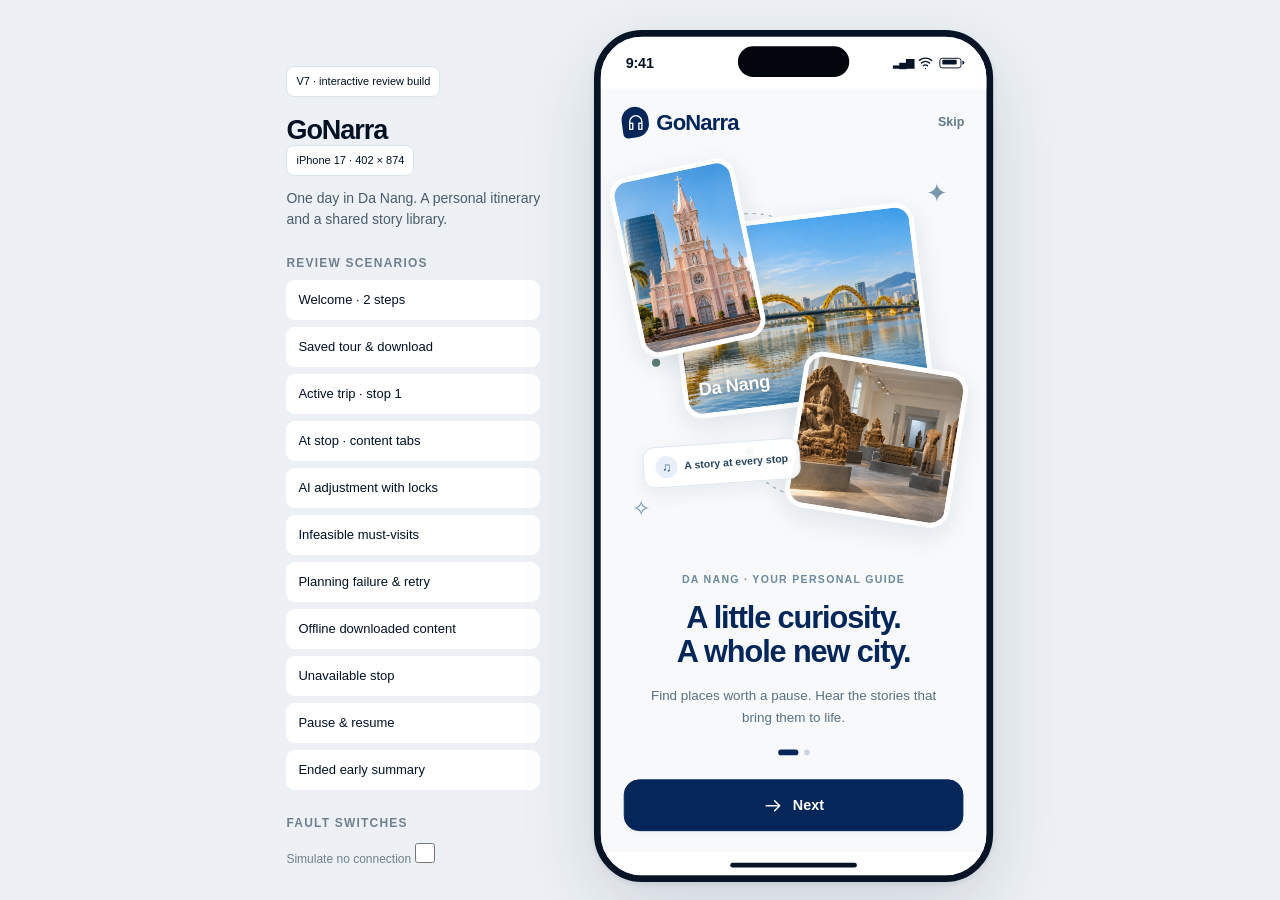
==== prototype/index.html @ 9caeb81d "feat: build complete GoNarra V7 prototype" ====
<!doctype html>
<html lang="en">
<head>
  <meta charset="utf-8">
  <meta name="viewport" content="width=device-width,initial-scale=1,viewport-fit=cover">
  <meta name="theme-color" content="#075ddd">
  <meta name="description" content="GoNarra V7 — interactive travel planning and audio guide prototype.">
  <title>GoNarra · Your day, your discoveries</title>
  <link rel="stylesheet" href="styles.css">
  <link rel="stylesheet" href="theme.css">
</head>
<body>
  <div id="app"></div>
  <noscript>This interactive prototype needs JavaScript. See the documentation in the parent folder.</noscript>
  <script src="data.js"></script>
  <script src="core.js"></script>
  <script src="visuals.js"></script>
  <script src="app.js"></script>
</body>
</html>
---- prototype/styles.css ----
:root{--blue:#075ddd;--navy:#102b46;--muted:#536479;--teal:#087b65;--canvas:#f7f9fc;--line:#dce5ef;--soft:#edf4fc;--mint:#e4f5ef;--warn:#fff5df;--warning:#875009;--danger:#b52640;--red:#fff0f2;--white:#fff;font-family:-apple-system,BlinkMacSystemFont,"Segoe UI",sans-serif;color:var(--navy);font-size:16px;line-height:1.5;font-synthesis:none}*{box-sizing:border-box}body{margin:0;background:#e8eef5}button,input,select,textarea{font:inherit}button,a,input,select,textarea{-webkit-tap-highlight-color:transparent}button{cursor:pointer}button:disabled{cursor:not-allowed;opacity:.5}button{border:0}a{color:var(--blue);text-underline-offset:3px}button:focus-visible,a:focus-visible,input:focus-visible,textarea:focus-visible,select:focus-visible{outline:3px solid #f3a52e;outline-offset:3px}svg{width:24px;height:24px;flex:none;vertical-align:middle;fill:none;stroke:currentColor;stroke-width:1.8;stroke-linecap:round;stroke-linejoin:round}h1,h2,h3,p{margin:0}h1{font-size:30px;line-height:1.16;letter-spacing:-1.1px;font-weight:800}h2{font-size:22px;line-height:1.25;letter-spacing:-.5px}h3{font-size:17px;line-height:1.4}p+p{margin-top:14px}img{display:block;width:100%;object-fit:cover}.workspace{display:flex;gap:48px;justify-content:center;align-items:flex-start;padding:36px 28px;min-height:100dvh}.review-panel{width:260px;position:sticky;top:36px;padding-top:12px}.review-panel h1{font-size:27px}.review-panel>p{font-size:14px;color:var(--muted);margin:12px 0 24px}.review-panel label{font-size:12px;text-transform:uppercase;font-weight:800;letter-spacing:1.2px;display:block;margin:24px 0 8px}.review-panel .scenario-grid{display:grid;gap:7px}.review-panel button{min-height:40px;text-align:left;border-radius:9px;padding:9px 12px;background:#fff;color:var(--navy);font-size:13px}.review-panel button:hover{box-shadow:0 0 0 1px var(--blue)}.review-panel a{display:block;font-size:13px;padding:7px 0}.review-note{background:#dce7f4;border-radius:12px;padding:14px;font-size:12px;color:var(--muted);margin-top:20px}.device{width:414px;height:min(900px,calc(100dvh - 72px));min-height:640px;display:flex;flex-direction:column;position:relative;background:var(--canvas);border:7px solid #10263b;border-radius:36px;box-shadow:0 24px 70px #12314b24;overflow:hidden}.demo-bar{background:#eaf2fc;color:#3a5775;font-size:10px;letter-spacing:.25px;min-height:30px;display:flex;align-items:center;justify-content:center;gap:4px;padding:4px 8px;text-align:center;flex:none;border-bottom:1px solid var(--line)}.demo-bar button{color:#365777;background:none;font-size:10px;text-decoration:underline;min-width:44px;min-height:24px;padding:0}.topbar{min-height:67px;background:#fff;display:flex;align-items:center;gap:10px;padding:10px 16px;flex:none}.topbar .title{font-size:16px;font-weight:750;flex:1;line-height:1.3}.topbar .brand{display:flex;align-items:center;gap:8px;font-size:26px;letter-spacing:-1px;font-weight:850;flex:1}.brand-mark{display:inline-flex;align-items:center;justify-content:center;background:var(--blue);color:white;width:36px;height:40px;border-radius:20px 20px 20px 6px;transform:rotate(-8deg)}.brand-mark svg{width:22px;transform:rotate(8deg)}.icon-btn{background:none;color:var(--navy);min-width:44px;min-height:44px;display:inline-flex;align-items:center;justify-content:center;border-radius:10px}.topbar .text-btn{font-size:13px;padding:8px;min-height:44px}.scroll{overflow:auto;flex:1;min-height:0;overscroll-behavior:contain;scrollbar-width:thin}.page{padding:22px 20px 30px;display:flex;flex-direction:column;gap:20px}.page.compact{gap:16px}.hero{display:flex;flex-direction:column;gap:10px}.hero .sub{font-size:16px;line-height:1.5;color:var(--muted)}.eyebrow{font-size:10px;font-weight:850;letter-spacing:2px;text-transform:uppercase;color:var(--teal)}.muted{color:var(--muted)}.small{font-size:13px}.tiny{font-size:11px}.section-head{display:flex;align-items:center;justify-content:space-between;gap:10px}.section-head .text-btn{font-size:13px}.card{padding:18px;background:#fff;border:1px solid var(--line);border-radius:20px;display:flex;flex-direction:column;gap:14px}.card.tint{background:var(--soft);border-color:transparent}.card.green{background:#edf7f3;border-color:#bddfd1}.card h2{font-size:20px}.card p{font-size:14px}.row{display:flex;align-items:center;gap:12px}.row.between{justify-content:space-between}.grow{flex:1;min-width:0}.stack{display:flex;flex-direction:column;gap:10px}.stack.tight{gap:4px}.button{min-height:50px;padding:12px 18px;border-radius:15px;display:inline-flex;align-items:center;justify-content:center;gap:10px;font-weight:750;font-size:15px;text-align:center;text-decoration:none;line-height:1.35;background:var(--blue);color:#fff;border:1px solid var(--blue);width:100%}.button.secondary{background:var(--soft);color:var(--blue);border-color:#cbddf3}.button.outline{background:#fff;color:var(--blue);border-color:var(--blue)}.button.danger{background:var(--red);color:var(--danger);border-color:#efb5c1}.button svg{width:21px;height:21px}.button.small{min-height:44px;padding:10px 14px;font-size:13px;border-radius:12px}.text-btn{background:none;color:var(--blue);font-weight:700;min-height:44px;padding:8px 4px;display:inline-flex;gap:7px;align-items:center;justify-content:center;text-decoration:none;border-radius:8px}.text-btn.danger{color:var(--danger)}.two{display:grid;grid-template-columns:1fr 1fr;gap:10px}.three{display:grid;grid-template-columns:repeat(3,1fr);gap:8px}.badge{display:inline-flex;align-items:center;gap:5px;align-self:flex-start;border-radius:9px;background:var(--mint);color:var(--teal);font-size:12px;font-weight:750;padding:6px 9px}.badge.blue{background:var(--soft);color:var(--blue)}.badge.warn{background:var(--warn);color:var(--warning)}.badge.neutral{background:#eaf0f6;color:var(--muted)}.badge.full{width:100%}.notice{display:flex;align-items:flex-start;gap:10px;padding:14px;border-radius:15px;background:#e8f2ff;color:#2f577e;font-size:13px;line-height:1.6}.notice svg{width:19px;height:19px;margin-top:2px}.notice.warning{background:var(--warn);color:var(--warning)}.notice.error{background:var(--red);color:var(--danger)}.notice.success{background:var(--mint);color:var(--teal)}.picture{height:152px;border-radius:15px}.cover{height:200px}.cover-bleed{width:100%;height:220px}.tour-card{border:1px solid var(--line);border-radius:20px;overflow:hidden;background:#fff;text-align:left;padding:0;display:block;color:var(--navy);width:100%}.tour-card .cover{height:158px}.tour-card .body{padding:16px;display:flex;flex-direction:column;gap:8px}.tour-card h2{font-size:20px}.place-row{display:flex;align-items:center;gap:13px;padding:14px;background:white;border:1px solid var(--line);border-radius:18px;text-align:left;width:100%;color:var(--navy);min-height:90px;text-decoration:none}.place-row img{width:66px;height:74px;border-radius:12px}.place-row h3{font-size:16px}.place-row p{font-size:13px;color:var(--muted);margin:2px 0}.place-row>.grow+svg{width:19px}.circle{width:40px;height:40px;flex:none;border-radius:50%;background:var(--soft);color:var(--blue);display:flex;align-items:center;justify-content:center;font-weight:750}.circle.number{width:30px;height:30px;color:white;background:var(--blue);font-size:13px}.circle.green{background:var(--mint);color:var(--teal)}.circle.gray{background:#edf1f6;color:var(--muted)}.divider{border:0;border-top:1px solid var(--line);margin:2px 0}.footer{background:white;padding:12px 20px max(14px,env(safe-area-inset-bottom));border-top:1px solid var(--line);display:flex;flex-direction:column;gap:5px;flex:none;z-index:2}.footer .two{gap:10px}.footer .text-btn{min-height:42px;font-size:14px}.bottom-nav{display:grid;grid-template-columns:repeat(4,1fr);background:#fff;border-top:1px solid var(--line);padding:7px 8px max(10px,env(safe-area-inset-bottom));flex:none}.bottom-nav button{min-height:58px;display:flex;align-items:center;justify-content:center;flex-direction:column;gap:3px;background:white;color:var(--muted);font-size:11px}.bottom-nav button.active{color:var(--blue);font-weight:800}.bottom-nav svg{width:22px;height:22px}.segmented{padding:4px;background:#e8eff7;display:flex;border-radius:14px;gap:3px}.segmented button{flex:1;min-height:44px;padding:8px 5px;border-radius:10px;background:none;color:var(--muted);font-size:13px;font-weight:700}.segmented button.active{background:#fff;color:var(--blue);box-shadow:0 2px 5px #142b4610}.form-field{display:flex;flex-direction:column;gap:7px}.form-field>label,.form-field>legend{font-size:13px;font-weight:750}.form-field .hint{font-size:12px;color:var(--muted)}input:not([type=checkbox]):not([type=radio]):not([type=range]),select,textarea{width:100%;min-height:48px;border-radius:12px;padding:11px 12px;border:1px solid #aebfd2;background:white;color:var(--navy);font-size:15px}textarea{min-height:110px;resize:vertical}.search-box{display:flex;align-items:center;gap:8px;background:white;border:1px solid #adbed1;border-radius:14px;padding:3px 6px 3px 12px}.search-box>svg{color:var(--blue);width:21px}.search-box input:not([type=checkbox]){border:0;min-width:0;padding:9px 0;background:none;outline-offset:0}.search-box .icon-btn{color:var(--blue)}fieldset{margin:0;padding:0;border:0}legend{margin-bottom:9px}input[type=checkbox],input[type=radio]{width:20px;height:20px;accent-color:var(--blue);flex:none}.choice{display:flex;gap:10px;align-items:center;min-height:52px;padding:12px 14px;border-radius:13px;background:white;border:1px solid var(--line);font-size:14px}.choice:has(input:checked){background:var(--soft);border-color:var(--blue)}.chip-set{display:flex;gap:8px;flex-wrap:wrap}.chip{min-height:44px;padding:9px 13px;border-radius:12px;border:1px solid var(--line);background:#fff;color:var(--navy);font-size:13px;display:inline-flex;align-items:center;justify-content:center;gap:7px}.chip.active{border-color:var(--blue);background:var(--soft);color:var(--blue);font-weight:750}.chip svg{width:16px}.step-label{display:flex;justify-content:space-between;color:var(--muted);font-size:12px;margin-bottom:0}.steps{height:4px;background:#dce5ef;border-radius:3px;margin-top:6px;overflow:hidden}.steps span{height:100%;display:block;background:var(--blue)}.timeline{display:flex;flex-direction:column;gap:0}.timeline-item{display:flex;gap:12px;position:relative;padding:0 0 20px}.timeline-item:not(:last-child):before{content:"";position:absolute;top:32px;left:14px;width:1px;height:calc(100% - 30px);background:#cbd9e8}.timeline-item>.grow{padding-top:1px}.timeline-item h3{font-size:16px}.timeline-item p{font-size:13px;color:var(--muted);margin:3px 0}.transfer{font-size:12px;color:var(--muted);display:flex;align-items:center;gap:5px;margin-top:8px}.transfer svg{width:15px;height:15px}.timeline-item img{width:48px;height:54px;border-radius:9px}.timeline-item:last-child{padding-bottom:0}.stat{background:var(--soft);padding:15px;border-radius:16px;display:flex;flex-direction:column;gap:4px;font-size:12px;color:var(--muted)}.stat strong{font-size:21px;color:var(--navy);letter-spacing:-.5px}.map{position:relative;border-radius:17px;overflow:hidden;background:#edf2ed;height:180px}.map svg.map-art{width:100%;height:100%;stroke:none}.map .map-caption{position:absolute;bottom:8px;left:8px;font-size:10px;background:#ffffffed;padding:3px 7px;border-radius:5px;color:var(--muted)}.map-label{font-size:11px;fill:#3d647e;font-weight:650}.map-pin{fill:var(--blue);stroke:white;stroke-width:3}.map-pin-text{fill:white;font-size:11px;font-weight:800;stroke:none;text-anchor:middle}.map-route{stroke:var(--blue);stroke-width:4;fill:none;stroke-linejoin:round}.map-water{fill:#a8d8ec}.map-street{stroke:#fff;stroke-width:12;fill:none}.player{gap:14px}.player .player-label{font-size:10px;font-weight:850;letter-spacing:1.5px;color:var(--teal)}.player h2{font-size:22px}.audio-controls{display:flex;align-items:center;justify-content:space-between;gap:12px}.play-button{width:66px;height:66px;border-radius:50%;color:#fff;background:var(--blue);display:flex;align-items:center;justify-content:center}.play-button svg{width:25px;height:25px}.player input[type=range]{accent-color:var(--blue);width:100%;height:24px;margin:0;display:block}.timecodes{display:flex;justify-content:space-between;font-size:12px;color:var(--muted)}.audio-tip{font-size:11px;color:var(--muted);line-height:1.6}.transcript p{font-size:15px;line-height:1.8}.source-list{display:flex;flex-direction:column;gap:7px;font-size:12px}.source-list a{display:inline-flex;gap:5px;align-items:center;min-height:32px}.source-list svg{width:14px;height:14px}.question{display:block;width:100%;min-height:44px;padding:12px;text-align:left;background:#fff;border:1px solid var(--line);border-radius:12px;color:var(--blue);font-size:13px}.bubble{font-size:14px;line-height:1.7;background:white;border:1px solid var(--line);border-radius:15px;padding:14px}.bubble.user{background:var(--soft);border:0;margin-left:28px}.bubble h3{font-size:13px;margin-bottom:7px}.edit-stop{padding:14px;border:1px solid var(--line);border-radius:16px;background:#fff;display:flex;flex-direction:column;gap:10px}.edit-stop img{width:49px;height:56px;border-radius:9px}.edit-stop .row{gap:10px}.edit-stop select{min-height:44px;padding:8px;font-size:13px}.edit-controls{display:flex;gap:5px;align-items:center;flex-wrap:wrap}.edit-controls button{background:var(--soft);color:var(--blue);min-height:44px;min-width:44px;border-radius:10px;display:flex;align-items:center;justify-content:center;padding:8px}.edit-controls button.remove{margin-left:auto;color:var(--danger);background:var(--red)}.edit-controls label{display:flex;align-items:center;min-height:44px;gap:5px;font-size:12px}.toast{position:absolute;bottom:90px;left:16px;right:16px;background:#102b46;color:white;padding:13px 15px;border-radius:12px;box-shadow:0 6px 30px #102b4630;font-size:13px;z-index:15;display:flex;align-items:center;gap:8px}.toast .text-btn{color:white;text-decoration:underline;margin-left:auto;padding:0;min-height:30px}.modal-backdrop{position:absolute;inset:0;background:#0a223c70;display:flex;align-items:flex-end;z-index:30;overflow:auto}.modal{background:#fff;width:100%;padding:22px 20px max(24px,env(safe-area-inset-bottom));border-radius:23px 23px 0 0;display:flex;flex-direction:column;gap:16px;max-height:92%;overflow:auto;box-shadow:0 -10px 30px #102b4620}.modal h2{font-size:23px}.modal p{font-size:14px;color:var(--muted)}.modal .choice{font-size:13px}.empty{text-align:center;display:flex;flex-direction:column;align-items:center;gap:13px;padding:20px 0}.empty .circle{width:64px;height:64px}.empty p{color:var(--muted);font-size:14px}.loading-orb{height:100px;width:100px;border-radius:50%;background:#e5efff;color:var(--blue);display:flex;justify-content:center;align-items:center;margin:20px auto}.loading-orb svg{width:42px;height:42px;animation:float 1.5s ease-in-out infinite}.loading-stage{display:flex;gap:12px;align-items:center;font-size:14px}.loading-stage p{font-size:12px;color:var(--muted);margin:3px 0}.loading-stage+.loading-stage{margin-top:18px}.spinner{width:18px;height:18px;border:2px solid #cbdcf7;border-top-color:var(--blue);border-radius:50%;animation:spin 1s linear infinite}.fine-print{font-size:11px;color:var(--muted);line-height:1.65}.success-icon{width:64px;height:64px;border-radius:50%;background:var(--mint);color:var(--teal);display:flex;align-items:center;justify-content:center}.success-icon svg{height:32px;width:32px}.scroll-top-focus{outline:none}.language-menu{font-size:13px}.sticky-summary{font-size:12px;display:flex;justify-content:space-between;align-items:center;gap:7px;margin-bottom:5px}.diff-list{font-size:14px;padding-left:19px;margin:0;display:flex;flex-direction:column;gap:8px}.reference-anchor{scroll-margin-top:12px}.switch{display:flex;justify-content:space-between;align-items:center;gap:12px;min-height:44px}.toolbar-badge{font-size:11px;background:#fff;border:1px solid var(--line);padding:6px 9px;border-radius:8px;display:inline-flex;gap:6px;align-items:center}.offline-indicator{background:#fff1da;color:#865109;padding:5px 12px;font-size:11px;display:flex;align-items:center;gap:6px;flex:none}.offline-indicator svg{width:14px;height:14px}.readmore{font-size:13px}.inline-error{color:var(--danger);font-size:13px}.live-region{position:absolute;clip:rect(0,0,0,0);width:1px;height:1px;overflow:hidden}.doc-callout{padding:12px;border-radius:12px;background:#edf3fa;color:var(--muted);font-size:12px}.bookmark.active{color:var(--blue);background:var(--soft)}@keyframes spin{to{transform:rotate(360deg)}}@keyframes float{50%{transform:translateY(-6px)}}@media(prefers-reduced-motion:reduce){*,*:before,*:after{animation:none!important;scroll-behavior:auto!important}}@media(max-width:800px){.workspace{padding:0;display:block;background:var(--canvas);min-height:100dvh}.review-panel{display:none}.device{border:0;border-radius:0;width:100%;height:100dvh;min-height:0;box-shadow:none;margin:auto;max-width:600px}.page{padding:22px 20px 26px}.demo-bar{min-height:28px}.topbar{min-height:62px}.cover-bleed{height:215px}}@media(max-width:359px){.page{padding-left:16px;padding-right:16px;gap:17px}h1{font-size:27px}.footer{padding-left:16px;padding-right:16px}.button{font-size:14px;padding:12px}.topbar{padding-left:10px;padding-right:10px}.place-row{padding:11px;gap:10px}.place-row img{width:54px;height:64px}.three{gap:5px}.segmented button{font-size:12px}}
:root .search-box input{border:0!important;background:transparent!important;border-radius:0!important;min-height:46px!important;box-shadow:none!important;outline-offset:1px!important}
---- prototype/theme.css ----
/* GoNarra V7 visual layer. Load after styles.css. Local fonts and assets only. */
:root {
  --blue: #052659;
  --accent: #2d6aff;
  --navy: #021024;
  --muted: #4a5c6a;
  --canvas: #f7f9fb;
  --soft: #edf4fa;
  --line: #d9e3eb;
  --teal: #356f68;
  --map-shadow: 0 6px 24px #142c4312;
  font-family: -apple-system, BlinkMacSystemFont, "Segoe UI", sans-serif;
  color: var(--navy);
  -webkit-font-smoothing: antialiased;
}
body { background: #edf1f5; }
h1, h2, h3, button, input, select, textarea { font-family: inherit; }
h1 { font-size: 30px; line-height: 1.14; letter-spacing: -1.05px; font-weight: 750; }
h2 { font-size: 22px; line-height: 1.24; letter-spacing: -.6px; font-weight: 730; }
h3 { letter-spacing: -.2px; font-weight: 700; }
button, a { touch-action: manipulation; }
button, [role="button"] { min-height: 44px; }
.device {
  width: 416px;
  height: 888px;
  min-height: 0;
  flex: none;
  border: 7px solid #061426;
  border-radius: 50px;
  background: var(--canvas);
  box-shadow: 0 28px 80px #182e4224, 0 2px 7px #1023391a;
}
.device > .scroll { position: relative; }
.workspace { gap: 48px; padding-top: 30px; padding-bottom: 30px; }
.review-panel { color: var(--navy); }
.review-panel label { color: #71808d; }
.review-note { background: #e1eaf2; border: 1px solid #d6e1ea; }
.demo-bar { min-height: 28px; background: #eef3f8; color: #536777; font-size: 11px; line-height: 1.25; }
.demo-bar button { min-height: 24px; font-size: 11px; }
.iphone-status {
  position: relative;
  height: 54px;
  min-height: 54px;
  flex: none;
  display: flex;
  align-items: center;
  justify-content: space-between;
  padding: 0 26px;
  font-size: 15px;
  font-weight: 700;
  line-height: 1;
  letter-spacing: -.2px;
  background: #fff;
  color: #071426;
  z-index: 5;
}
.iphone-status .island, .iphone-island, .dynamic-island {
  position: absolute;
  top: 10px;
  left: 50%;
  width: 116px;
  height: 32px;
  transform: translateX(-50%);
  border-radius: 24px;
  background: #03070d;
}
.iphone-status .status-icons, .iphone-status .status-right { display: flex; align-items: center; gap: 5px; }
.iphone-status svg { width: 17px; height: 17px; stroke-width: 2; }
.iphone-home { height: 24px; min-height: 24px; flex: none; position: relative; background: #fff; z-index: 5; }
.iphone-home::after { content: ""; position: absolute; width: 132px; height: 5px; background: #071426; border-radius: 4px; left: 50%; bottom: 8px; transform: translateX(-50%); }
.topbar { min-height: 60px; padding: 8px 17px; gap: 8px; border-bottom: 1px solid #e9eef2; }
.topbar .title { font-size: 16px; letter-spacing: -.15px; font-weight: 700; }
.topbar .brand, .brand-row .brand { font-size: 25px; font-weight: 760; letter-spacing: -.9px; }
.brand-mark { width: 31px; height: 35px; border-radius: 17px 17px 17px 6px; background: var(--blue); }
.brand-mark svg { width: 19px; height: 19px; }
.icon-btn { border-radius: 13px; color: var(--blue); }
.icon-btn:hover { background: #05265908; }
.button { border-radius: 16px; min-height: 52px; font-size: 15px; font-weight: 700; box-shadow: 0 3px 7px #05265908; }
.button.secondary { background: #edf3fb; border-color: #dfe8f3; color: var(--blue); box-shadow: none; }
.button.outline { border-color: #c2d1df; color: var(--blue); box-shadow: none; }
.button:active, .home-primary:active, .home-secondary:active { transform: translateY(1px); }
.card { border-radius: 21px; border-color: #e0e7ed; }
.card.tint { background: var(--soft); }
.eyebrow, .player .player-label { font-size: 11px; letter-spacing: 1.6px; font-weight: 750; color: #557b8a; }
.small { font-size: 13px; }
.tiny, .fine-print, .audio-tip { font-size: 11px; line-height: 1.55; }
.page { padding: 22px 20px 28px; gap: 20px; }
.page .hero .sub { font-size: 15px; }
.badge { border-radius: 8px; font-size: 11px; padding: 5px 8px; }
.badge.blue { color: #285484; background: #e8f0f9; }
.badge.neutral { background: #edf2f6; color: #516574; }
.notice { border-radius: 15px; font-size: 13px; background: #ebf3fc; color: #355675; }
.search-box { border: 1px solid #d8e1e9; border-radius: 16px; background: #fff; box-shadow: 0 4px 16px #17345008; }
.search-box svg { color: #587282; width: 20px; height: 20px; }
input:not([type=checkbox]):not([type=radio]):not([type=range]), select, textarea { border-color: #ccd8e1; border-radius: 14px; background: #fff; }
.choice { border-radius: 15px; border-color: #dce5ec; }
.choice:has(input:checked) { background: #eef4fc; border-color: #7996b7; }
.chip { border-radius: 12px; font-size: 13px; }
.chip.active { border-color: #8aa7c5; background: #eaf2fb; }
.steps { background: #e1e8ef; }
.steps span { background: #2f68a7; }
.footer { padding: 12px 20px 14px; border-color: #e4eaf0; }
.bottom-nav { padding: 5px 10px 3px; border-color: #e3eaf0; }
.bottom-nav button { font-size: 11px; min-height: 56px; gap: 4px; background: transparent; }
.bottom-nav svg { width: 22px; height: 22px; stroke-width: 1.65; }
.bottom-nav button.active { color: var(--blue); }
.bottom-nav button.active svg { stroke-width: 2.2; }
.segmented { background: #eaf0f5; padding: 4px; border-radius: 14px; gap: 4px; }
.segmented button { border-radius: 11px; font-size: 13px; min-height: 44px; }
.segmented button.active { color: var(--blue); box-shadow: 0 2px 6px #233b4e0a; }
.cover-bleed { height: 245px; object-fit: cover; }
.detail-hero, .detailhero { position: relative; }
.detail-hero .cover-bleed, .detailhero .cover-bleed { height: 260px; }
.detail-hero::after, .detailhero::after { content: ""; pointer-events: none; position: absolute; inset: 60% 0 0; background: linear-gradient(transparent,#02102423); }
.place-row { border-radius: 18px; border-color: #e0e7ed; }
.source-list a { min-height: 44px; }
.question { border-radius: 14px; font-size: 13px; }
.modal { border-radius: 29px 29px 0 0; }
.modal-backdrop { background: #061a354d; backdrop-filter: blur(3px); }
.toast { background: #0b284c; border-radius: 14px; }

/* Original vector map; every control is above the decorative SVG. */
.geo-map { position: relative; width: 100%; height: 100%; min-height: 220px; overflow: hidden; isolation: isolate; background: #edf0ed; color: var(--navy); }
.geo-map-svg { display: block; position: absolute; inset: 0; width: 100%; height: 100%; max-width: none; fill: none; stroke: none; pointer-events: none; }
.geo-map-svg text { stroke: none; font-family: inherit; }
.geo-map-pins { position: absolute; inset: 0; pointer-events: none; }
.geo-pin { position: absolute; z-index: 2; width: 60px; min-width: 44px; min-height: 68px; padding: 0; transform: translate(-50%,-70%); border: 0; background: transparent; color: var(--navy); pointer-events: auto; display: flex; flex-direction: column; align-items: center; justify-content: flex-start; overflow: visible; cursor: pointer; }
.geo-pin-photo { position: relative; display: block; width: 48px; height: 48px; padding: 3px; border-radius: 17px; background: white; box-shadow: 0 3px 12px #172b4033; transition: transform .18s ease, box-shadow .18s ease; }
.geo-pin-photo::after { content: ""; width: 9px; height: 9px; position: absolute; bottom: -3px; left: calc(50% - 4.5px); transform: rotate(45deg); background: white; border-radius: 1px; z-index: -1; }
.geo-pin-photo img { width: 100%; height: 100%; border-radius: 13px; object-fit: cover; }
.geo-pin-number { position: absolute; z-index: 3; top: -6px; right: 0; display: flex; align-items: center; justify-content: center; width: 21px; height: 21px; min-height: 0; border: 2px solid white; border-radius: 50%; color: white; background: #285d96; font-size: 11px; font-weight: 750; line-height: 1; }
.geo-pin-name { display: block; margin-top: 7px; padding: 3px 6px; border-radius: 6px; max-width: 124px; width: max-content; color: #193246; background: #ffffffeb; font-size: 11px; font-weight: 650; line-height: 1.25; box-shadow: 0 1px 4px #1a344412; white-space: nowrap; }
.geo-pin.is-selected { z-index: 5; }
.geo-pin.is-selected .geo-pin-photo { transform: scale(1.12); background: var(--blue); box-shadow: 0 0 0 5px #ffffffc9, 0 5px 18px #05265935; }
.geo-pin.is-selected .geo-pin-photo::after { background: var(--blue); }
.geo-pin.is-selected .geo-pin-name { background: var(--blue); color: white; }
.geo-pin.is-selected .geo-pin-number { background: var(--accent); }
.geo-pin:hover .geo-pin-photo { box-shadow: 0 4px 18px #1638534a; }
.geo-map-caption { position: absolute; z-index: 1; left: 9px; bottom: 9px; max-width: calc(100% - 18px); padding: 4px 7px; border: 1px solid #d9e2e773; border-radius: 5px; color: #526772; background: #ffffffde; font-size: 11px; line-height: 1.25; pointer-events: none; }
.geo-map-step-list { position: absolute; left: 14px; bottom: 35px; display: flex; flex-direction: column; gap: 6px; pointer-events: none; }
.geo-map-step { display: flex; gap: 7px; align-items: center; border-radius: 9px; background: #fffffff2; padding: 6px 9px; box-shadow: 0 2px 10px #102f4510; font-size: 11px; color: #24445d; }
.geo-map-step b { display: grid; place-items: center; width: 17px; height: 17px; border-radius: 50%; font-size: 11px; color: white; background: #3f6f9f; }
.map-surface { position: absolute; inset: 0; overflow: hidden; }
.map-surface .geo-map { position: absolute; inset: 0; min-height: 0; height: 100%; }
.map-status-pill { display: flex; align-items: center; justify-content: center; gap: 6px; background: #ffffffed; color: #536978; border: 1px solid #d8e1e9; border-radius: 20px; padding: 7px 11px; width: max-content; max-width: calc(100% - 30px); font-size: 11px; box-shadow: 0 3px 14px #1639530c; }
.map-status-pill svg { width: 14px; height: 14px; }
.home-map-screen, .navigation-screen { position: relative; height: 100%; min-height: 0; overflow: hidden; isolation: isolate; background: #eaf0ee; }
.home-map-screen .map-surface::after { content: ""; position: absolute; inset: 0 0 59%; background: linear-gradient(#f7f9fbf0,#f7f9fb9c 61%,transparent); pointer-events: none; }
.home-map-screen .geo-map-caption { bottom: 51%; }
.home-top { position: absolute; z-index: 6; left: 20px; right: 20px; top: 16px; display: flex; flex-direction: column; gap: 14px; pointer-events: none; }
.home-top > * { pointer-events: auto; }
.home-top .brand-row { display: flex; align-items: center; justify-content: space-between; gap: 12px; }
.brand-row .brand { display: inline-flex; align-items: center; gap: 8px; }
.brand-row .icon-btn { background: #ffffffdc; border: 1px solid #e0e7ec; border-radius: 50%; }
.home-top h1 { max-width: 310px; font-size: 31px; line-height: 1.12; letter-spacing: -1.1px; }
.home-top .home-subtitle { color: #506778; font-size: 14px; line-height: 1.4; margin-top: -7px; }
.home-top .search-box, .home-search { background: #fffffff2; box-shadow: 0 4px 20px #1933470b; }
.home-search { display: flex; align-items: center; gap: 9px; padding: 3px 12px; border: 1px solid #d9e3eb; border-radius: 16px; min-height: 50px; }
.home-search > svg { width: 19px; height: 19px; color: #65808f; }
.home-search input:not([type]) { padding: 8px 0; min-height: 44px; border: 0; background: transparent; }
.home-map-tools { position: absolute; z-index: 7; right: 16px; top: 39%; display: flex; flex-direction: column; gap: 9px; }
.home-map-tools button, .nav-mapcontrols button { display: flex; align-items: center; justify-content: center; width: 44px; height: 44px; border: 1px solid #e0e7ec; border-radius: 14px; background: #fffffff5; color: var(--blue); box-shadow: var(--map-shadow); }
.home-map-tools svg, .nav-mapcontrols svg { width: 21px; height: 21px; }
.home-drawer { --drawer-height: 48%; position: absolute; z-index: 8; left: 0; right: 0; bottom: 0; height: var(--drawer-height); min-height: 150px; display: flex; flex-direction: column; border-radius: 29px 29px 0 0; background: #fffffff9; border: 1px solid #ffffff; border-bottom: 0; box-shadow: 0 -9px 35px #1e3a4e13; overflow: hidden; transition: height .28s cubic-bezier(.2,.7,.25,1); }
.home-drawer[data-snap="compact"], .home-map-screen[data-snap="compact"] .home-drawer { --drawer-height: 24%; }
.home-drawer[data-snap="medium"], .home-map-screen[data-snap="medium"] .home-drawer { --drawer-height: 48%; }
.home-drawer[data-snap="full"], .home-map-screen[data-snap="full"] .home-drawer { --drawer-height: 82%; }
.drawer-grip { display: flex; flex: none; align-items: center; justify-content: center; width: 100%; height: 44px; min-height: 44px; padding: 0; border: 0; background: transparent; border-radius: 29px 29px 0 0; }
.drawer-grip::before { content: ""; width: 36px; height: 4px; background: #c5d0d8; border-radius: 4px; }
.drawer-grip span:not(.live-region), .drawer-grip .grip-bar { width: 36px; height: 4px; border-radius: 4px; background: #c5d0d8; }
.drawer-grip:has(span:not(.live-region))::before { display: none; }
.drawer-content { min-height: 0; flex: 1; padding: 0 20px 20px; overflow: auto; overscroll-behavior: contain; scrollbar-width: none; display: flex; flex-direction: column; gap: 18px; }
.drawer-content::-webkit-scrollbar { display: none; }
.drawer-content h2 { font-size: 21px; letter-spacing: -.55px; }
.drawer-content > .muted { margin-top: -11px; font-size: 13px; }
.home-actions { display: grid; grid-template-columns: minmax(0,1fr) minmax(0,1fr); gap: 10px; }
.home-primary, .home-secondary { min-height: 52px; padding: 11px 12px; border-radius: 15px; display: flex; align-items: center; justify-content: center; gap: 8px; font-size: 14px; font-weight: 700; line-height: 1.25; text-align: center; text-decoration: none; }
.home-primary { color: #fff; background: var(--blue); border: 1px solid var(--blue); }
.home-secondary { color: var(--blue); background: #eef4fa; border: 1px solid #dde7f0; }
.home-primary svg, .home-secondary svg { width: 19px; height: 19px; }
.selected-place-card { display: flex; align-items: center; gap: 12px; padding: 12px; border: 1px solid #dce6ef; border-radius: 18px; background: #f6f9fc; color: var(--navy); text-align: left; width: 100%; }
.selected-place-card > img { width: 56px; height: 60px; flex: none; border-radius: 12px; }
.selected-place-card h3, .selected-place-card b { font-size: 15px; line-height: 1.3; }
.selected-place-card p, .selected-place-card small { font-size: 12px; color: var(--muted); line-height: 1.4; margin: 3px 0 0; }
.selected-place-card > svg { margin-left: auto; width: 18px; height: 18px; color: #698496; }
.tour-strip { display: flex; gap: 12px; overflow-x: auto; overscroll-behavior-x: contain; padding: 1px 20px 10px; margin: 0 -20px -5px; scrollbar-width: none; scroll-snap-type: x proximity; }
.tour-strip::-webkit-scrollbar { display: none; }
.mini-tour-card { display: flex; flex: 0 0 190px; width: 190px; flex-direction: column; padding: 0; overflow: hidden; background: #fff; border: 1px solid #dee7ef; border-radius: 16px; color: var(--navy); text-align: left; scroll-snap-align: start; box-shadow: 0 3px 9px #15395504; }
.mini-tour-card > img { width: 100%; height: 80px; }
.mini-tour-card .body, .mini-tour-card > div, .mini-tour-card > span { display: flex; flex-direction: column; gap: 5px; padding: 11px 12px 12px; }
.mini-tour-card h3, .mini-tour-card b, .mini-tour-card strong { font-size: 14px; line-height: 1.3; letter-spacing: -.2px; }
.mini-tour-card p, .mini-tour-card small { color: #5b6d7b; font-size: 11px; line-height: 1.4; }
.home-drawer .section-head h3 { font-size: 16px; }
.home-drawer .section-head .text-btn { font-size: 12px; min-height: 44px; }

/* Navigation keeps the route visible between a single instruction and destination sheet. */
.navigation-screen .geo-map { min-height: 0; }
.navigation-screen .geo-map-caption { bottom: 40%; }
.navigation-screen .geo-pin-photo { width: 39px; height: 39px; border-radius: 14px; padding: 2px; }
.navigation-screen .geo-pin-photo img { border-radius: 11px; }
.navigation-screen .geo-pin { min-height: 56px; width: 52px; }
.navigation-screen .geo-pin-name { font-size: 11px; padding: 3px 5px; }
.navigation-screen .geo-pin-number { right: 2px; top: -5px; width: 19px; height: 19px; }
.nav-instruction { position: absolute; top: 16px; left: 16px; right: 16px; z-index: 5; background: #fff; border: 1px solid #e0e7ed; border-radius: 19px; box-shadow: 0 7px 25px #173d5315; padding: 16px; display: flex; flex-direction: column; align-items: stretch; gap: 12px; }
.nav-instruction > svg, .nav-instruction .nav-turn { width: 40px; height: 40px; color: #214f81; flex: none; }
.nav-instruction .nav-turn { display: grid; place-items: center; border-radius: 12px; background: #edf4fb; }
.nav-instruction .nav-turn svg { width: 25px; height: 25px; }
.nav-instruction h2, .nav-instruction h3, .nav-instruction strong { display: block; font-size: 19px; line-height: 1.2; letter-spacing: -.45px; }
.nav-instruction p, .nav-instruction small { display: block; color: #607484; font-size: 12px; line-height: 1.5; margin-top: 4px; }
.nav-instruction .steps { margin-top: 11px; height: 3px; }
.nav-instruction .icon-btn { margin: -7px -8px -7px 0; }
.nav-mapcontrols { position: absolute; right: 16px; top: 195px; z-index: 5; display: flex; flex-direction: column; gap: 9px; }
.navigation-drawer { position: absolute; z-index: 6; left: 0; right: 0; bottom: 0; padding: 18px 20px 20px; border-radius: 27px 27px 0 0; background: #fff; box-shadow: 0 -8px 30px #1a3a4c12; display: flex; flex-direction: column; gap: 15px; max-height: 57%; overflow: auto; }
.nav-destination { display: flex; align-items: center; gap: 12px; }
.nav-destination > img { width: 52px; height: 56px; border-radius: 12px; flex: none; }
.nav-destination h2, .nav-destination h3 { font-size: 20px; line-height: 1.25; letter-spacing: -.5px; }
.nav-destination p, .nav-destination small { margin-top: 3px; color: #617584; font-size: 12px; line-height: 1.4; }
.nav-meta { display: flex; align-items: center; gap: 15px; font-size: 13px; color: #607687; }
.nav-meta strong { font-size: 24px; font-weight: 700; color: var(--blue); letter-spacing: -.7px; }
.nav-meta .dot { width: 3px; height: 3px; border-radius: 50%; background: #91a4b3; }
.nav-actionrow { display: flex; align-items: center; gap: 10px; }
.nav-actionrow > .button { flex: 1; }
.nav-actionrow > .icon-btn { background: var(--soft); width: 50px; height: 50px; flex: none; }
.mini-player { display: flex; align-items: center; gap: 11px; padding: 11px 12px; border-radius: 15px; background: #f0f5fa; border: 1px solid #e2eaf2; }
.mini-player > img { width: 40px; height: 42px; border-radius: 9px; flex: none; }
.mini-player h3, .mini-player b { font-size: 13px; line-height: 1.3; }
.mini-player p, .mini-player small { display: block; color: #667a89; font-size: 11px; line-height: 1.4; margin-top: 2px; }
.mini-player .icon-btn { margin-left: auto; width: 44px; height: 44px; background: #fff; border-radius: 50%; flex: none; }
.mini-player .icon-btn svg { width: 20px; height: 20px; }

/* Welcome art is image based; no live map or audio capability is implied by it. */
.welcome-screen { position: relative; height: 100%; min-height: 0; overflow: hidden; background: #f7f9fb; isolation: isolate; }
.welcome-screen.noheader { padding-top: 0; }
.welcome-toprow { position: absolute; z-index: 6; top: 13px; left: 22px; right: 18px; display: flex; align-items: center; justify-content: space-between; gap: 10px; }
.welcome-brand { display: inline-flex; align-items: center; gap: 8px; color: var(--blue); font-size: 23px; font-weight: 750; letter-spacing: -.9px; }
.welcome-brand .brand-mark { width: 28px; height: 32px; }
.welcome-toprow > .text-btn, .welcome-skip { min-height: 44px; padding: 8px 5px; background: transparent; font-size: 13px; font-weight: 600; color: #627988; }
.welcome-content { position: absolute; z-index: 5; left: 24px; right: 24px; bottom: 22px; display: flex; flex-direction: column; align-items: stretch; gap: 15px; text-align: center; }
.welcome-content h1 { max-width: 345px; margin: 0 auto; font-size: 32px; line-height: 1.12; font-weight: 750; letter-spacing: -1.15px; color: var(--blue); }
.welcome-content > p, .welcome-content .sub { max-width: 330px; margin: 0 auto; font-size: 14px; line-height: 1.65; color: #597081; }
.welcome-content .button { min-height: 54px; border-radius: 16px; margin-top: 3px; }
.welcome-dots, .onboard-dots { display: flex; justify-content: center; align-items: center; gap: 6px; min-height: 20px; padding: 0; }
.welcome-dots span, .onboard-dots span { display: block; width: 6px; height: 6px; border-radius: 6px; background: #cad5df; }
.welcome-dots .active, .onboard-dots .active { width: 21px; background: var(--blue); }
.welcome-dots button, .onboard-dots button { position: relative; display: grid; place-items: center; width: 44px; height: 44px; min-height: 44px; margin: -12px -13px; padding: 0; border: 0; background: transparent; }
.welcome-dots button::after, .onboard-dots button::after { content: ""; width: 6px; height: 6px; border-radius: 6px; background: #cad5df; }
.welcome-dots button.active, .onboard-dots button.active { width: 44px; background: transparent; }
.welcome-dots button.active::after, .onboard-dots button.active::after { width: 21px; background: var(--blue); }
.onboard-art { position: absolute; pointer-events: none; }
.onboard-art-1 { top: 73px; left: 0; right: 0; height: 49%; min-height: 245px; }
.onboard-collage { position: relative; width: 100%; height: 100%; }
.onboard-route { position: absolute; width: 100%; height: 100%; inset: 0; fill: none; stroke: none; }
.onboard-photo { position: absolute; padding: 5px; border-radius: 20px; background: #fff; box-shadow: 0 9px 28px #12314b1a; overflow: hidden; }
.onboard-photo img { width: 100%; height: 100%; object-fit: cover; border-radius: 15px; }
.onboard-photo-bridge { width: 65%; height: 51%; left: 19%; top: 15%; transform: rotate(-7deg); }
.onboard-photo-bridge img { object-position: 43% center; }
.onboard-photo-bridge > span { position: absolute; left: 17px; bottom: 15px; color: #fff; font-size: 19px; font-weight: 700; letter-spacing: -.4px; text-shadow: 0 1px 8px #0006; }
.onboard-photo-cathedral { width: 33%; height: 49%; left: 6%; top: 2%; transform: rotate(-12deg); }
.onboard-photo-cathedral img { object-position: center; }
.onboard-photo-museum { width: 43%; height: 42%; right: 7%; bottom: 4%; transform: rotate(9deg); }
.onboard-story-tag { position: absolute; z-index: 3; left: 11%; bottom: 13%; display: flex; align-items: center; gap: 7px; padding: 9px 12px; font-size: 11px; font-weight: 650; color: #28455e; border: 1px solid #dce7ef; border-radius: 12px; background: #fffffff2; box-shadow: 0 6px 20px #1a3d5512; transform: rotate(-4deg); }
.onboard-story-tag > span { display: inline-grid; place-items: center; width: 23px; height: 23px; background: #e7f0f8; border-radius: 50%; color: #295b8b; font-size: 13px; }
.onboard-spark { position: absolute; color: #7797ad; font-size: 27px; }
.onboard-spark-1 { right: 10%; top: 4%; }
.onboard-spark-2 { left: 8%; bottom: 2%; font-size: 23px; }
.onboard-art-2 { inset: 0; }
.onboard-beach-backdrop { width: 100%; height: 100%; object-fit: cover; object-position: 57% center; }
.onboard-art-shade { position: absolute; inset: 0; background: linear-gradient(#f7f9fbe8 0%,#f7f9fb12 21%,#f7f9fb00 35%,#f7f9fb91 55%,#f7f9fb 70%); }
.onboard-route-2 { top: 60px; height: 60%; }
.onboard-mini-card { position: absolute; left: 12%; right: 12%; z-index: 2; display: flex; align-items: center; gap: 10px; padding: 12px; border: 1px solid #ffffffcc; border-radius: 17px; background: #fffffff0; box-shadow: 0 9px 25px #12314b24; }
.onboard-mini-card-1 { top: 23%; transform: rotate(-6deg); }
.onboard-mini-card-2 { top: 37%; left: 17%; right: 7%; transform: rotate(5deg); }
.onboard-mini-card img { width: 45px; height: 48px; border-radius: 10px; flex: none; }
.onboard-mini-card > span:not(.onboard-mini-num):not(.onboard-mini-check) { display: flex; flex-direction: column; gap: 3px; }
.onboard-mini-card b { color: #193953; font-size: 13px; line-height: 1.3; letter-spacing: -.1px; }
.onboard-mini-card small { font-size: 11px; color: #627c8e; line-height: 1.3; }
.onboard-mini-num { display: grid; place-items: center; width: 21px; height: 21px; border: 1px solid #d5e2ec; border-radius: 50%; flex: none; background: #edf4fa; color: #426482; font-size: 11px; font-weight: 700; }
.onboard-mini-check { margin-left: auto; display: grid; place-items: center; width: 22px; height: 22px; border-radius: 50%; color: #44796d; background: #e3f0eb; font-size: 12px; font-weight: 750; }
.onboard-floating-note { position: absolute; left: 18%; top: 54%; display: flex; align-items: center; gap: 7px; font-size: 12px; font-weight: 650; padding: 8px 13px; border-radius: 20px; color: #284b67; background: #fffffff2; box-shadow: 0 3px 14px #1c405413; transform: rotate(-3deg); }
.onboard-floating-note > span { color: #4f7b9b; }

/* A calm waiting state; animation is decorative, not a stream of claimed reasoning. */
.thinking-orb, .loading-orb { position: relative; width: 110px; height: 110px; border-radius: 50%; background: radial-gradient(circle at 29% 24%,#e3f2ff 0%,#b9d7f1 33%,#477fb5 67%,#143a6c 100%); box-shadow: inset -6px -10px 20px #0c367d26, 0 12px 32px #2b619623; display: flex; align-items: center; justify-content: center; gap: 5px; margin: 25px auto 20px; overflow: hidden; color: #fff; }
.thinking-orb::after { content: ""; position: absolute; inset: 9px; border: 1px solid #ffffff59; border-radius: 50%; transform: rotate(-23deg) scaleY(.58); }
.thinking-orb .wave, .thinking-orb .wave-bar, .thinking-orb > i { position: relative; z-index: 1; display: block; width: 3px; height: 19px; border-radius: 3px; background: #ffffffc4; animation: gn-wave 1.7s ease-in-out infinite; }
.thinking-orb .wave:nth-child(2), .thinking-orb .wave-bar:nth-child(2), .thinking-orb > i:nth-child(2) { height: 31px; animation-delay: -.25s; }
.thinking-orb .wave:nth-child(3), .thinking-orb .wave-bar:nth-child(3), .thinking-orb > i:nth-child(3) { height: 40px; animation-delay: -.5s; }
.thinking-orb .wave:nth-child(4), .thinking-orb .wave-bar:nth-child(4), .thinking-orb > i:nth-child(4) { height: 28px; animation-delay: -.75s; }
.thinking-orb .wave:nth-child(5), .thinking-orb .wave-bar:nth-child(5), .thinking-orb > i:nth-child(5) { height: 17px; animation-delay: -1s; }
.thinking-orb svg, .loading-orb svg { position: relative; z-index: 1; width: 40px; height: 40px; stroke-width: 1.3; color: #fff; animation: none; }
.thinking-wave { display: flex; align-items: center; justify-content: center; gap: 4px; position: relative; z-index: 2; height: 45px; }
.thinking-wave > i { display: block; width: 3px; height: calc(13px + var(--i,1) * 3px); max-height: 35px; background: #ffffffe0; border-radius: 3px; animation: gn-wave 1.7s ease-in-out infinite; animation-delay: calc(var(--i,1) * -.16s); }
.thinking-wave > i:nth-child(n+5) { height: calc(45px - var(--i,5) * 4px); }
.loading-stage .circle { background: #eaf2fb; }
.loading-stage p { font-size: 12px; line-height: 1.5; }
.player .play-button { width: 64px; height: 64px; background: var(--blue); box-shadow: 0 5px 15px #05265915; }
.player input[type=range] { accent-color: #285f9b; }
@keyframes gn-wave { 0%,100% { transform: scaleY(.75); opacity: .7; } 50% { transform: scaleY(1.15); opacity: 1; } }

@media (max-width: 800px) {
  .workspace { padding: 0; background: var(--canvas); }
  .device { width: 100%; max-width: 430px; height: 100dvh; min-height: 0; border: 0; border-radius: 0; margin: 0 auto; box-shadow: none; }
  .topbar { min-height: 58px; }
  .iphone-status { padding-left: 25px; padding-right: 25px; }
}
@media (max-width: 359px) {
  .iphone-status { padding: 0 20px; height: 48px; min-height: 48px; }
  .iphone-status .island, .iphone-island, .dynamic-island { width: 100px; height: 29px; top: 9px; }
  .page { padding-left: 16px; padding-right: 16px; }
  .home-top { left: 16px; right: 16px; top: 12px; gap: 12px; }
  .home-top h1 { font-size: 28px; max-width: 260px; }
  .home-top .home-subtitle { font-size: 13px; }
  .brand-row .brand { font-size: 23px; }
  .drawer-content { padding-left: 16px; padding-right: 16px; gap: 15px; }
  .home-actions { gap: 8px; }
  .home-primary, .home-secondary { font-size: 12px; padding: 10px 8px; gap: 5px; }
  .home-primary svg, .home-secondary svg { width: 17px; height: 17px; }
  .mini-tour-card { width: 175px; flex-basis: 175px; }
  .selected-place-card { padding: 10px; gap: 9px; }
  .selected-place-card > img { width: 50px; height: 54px; }
  .selected-place-card h3, .selected-place-card b { font-size: 14px; }
  .welcome-toprow { left: 18px; right: 15px; }
  .welcome-brand { font-size: 21px; }
  .welcome-content { left: 20px; right: 20px; bottom: 17px; gap: 12px; }
  .welcome-content h1 { font-size: 28px; }
  .welcome-content > p, .welcome-content .sub { font-size: 13px; line-height: 1.5; }
  .onboard-art-1 { top: 66px; height: 45%; min-height: 205px; }
  .onboard-story-tag { left: 7%; font-size: 11px; padding: 7px 9px; }
  .onboard-mini-card { gap: 7px; padding: 9px; left: 8%; right: 9%; }
  .onboard-mini-card img { width: 37px; height: 42px; }
  .onboard-mini-card b { font-size: 12px; }
  .onboard-mini-card-2 { left: 13%; right: 5%; }
  .onboard-mini-check { width: 19px; height: 19px; }
  .nav-instruction { left: 12px; right: 12px; padding: 13px; }
  .nav-instruction h2, .nav-instruction h3, .nav-instruction strong { font-size: 17px; }
  .navigation-drawer { padding: 16px; gap: 12px; }
  .nav-destination h2, .nav-destination h3 { font-size: 18px; }
}
@media (max-height: 740px) {
  .onboard-art-1 { top: 60px; height: 43%; min-height: 190px; }
  .welcome-content { gap: 11px; bottom: 15px; }
  .welcome-content h1 { font-size: 28px; }
  .welcome-content > p, .welcome-content .sub { font-size: 13px; line-height: 1.45; }
  .home-top { gap: 10px; }
  .home-top h1 { font-size: 27px; }
  .home-top .home-subtitle { display: none; }
  .home-drawer { min-height: 142px; }
  .onboard-mini-card-1 { top: 21%; }
  .onboard-mini-card-2 { top: 34%; }
  .onboard-floating-note { top: 49%; }
}
@media (prefers-reduced-motion: reduce) {
  *, *::before, *::after { animation: none !important; transition: none !important; scroll-behavior: auto !important; }
}

/* Root integration: the stage reserves the device's scaled footprint on desktop. */
.phone-stage { position: relative; width: calc(416px * var(--preview-scale,1)); height: calc(888px * var(--preview-scale,1)); flex: none; }
.phone-stage > .device { position: absolute; top: 0; left: 0; width: 416px; height: 888px; min-height: 0; border: 7px solid #061426; border-radius: 50px; transform: scale(var(--preview-scale,1)); transform-origin: top left; }
.map-content { overflow: hidden; min-height: 0; }
.workspace { height:100dvh; overflow:hidden; }
.review-panel { max-height:calc(100dvh - 72px); overflow-y:auto; scrollbar-width:thin; padding-right:6px; }
.drawer-content>* { flex-shrink:0; }
.tour-strip { min-height:150px; flex-shrink:0; }
.home-map-screen:not(.route-map-screen)>.map-surface { top:82px; bottom:-82px; }
.home-map-screen:not(.route-map-screen)>.map-surface::after { height:105px; bottom:auto; background:linear-gradient(#f7f9fbf0,transparent); }
.home-map-screen:not(.route-map-screen) { background:#f7f9fb; }
.home-map-screen:not(.route-map-screen) .geo-map-caption { bottom:calc(51% + 82px); }
.home-heading h1 { font-size:29px; line-height:1.14; }
.home-drawer .drawer-content { gap:16px; }
.arrival-page { gap:14px; }
.arrival-page .hero h1 { font-size:28px; }
.arrival-page .hero .sub { font-size:13px; }
.arrival-page .arrival-image { height:110px; }
.arrival-meta .badge { font-size:10px; }
.arrival-meta .text-btn { font-size:13px; padding:5px; min-width:80px; }
.arrival-meta .text-btn svg { width:17px;height:17px; }
.compact-player { gap:8px; padding:15px; }
.compact-player h2 { font-size:20px; }
.compact-player .play-button { width:54px;height:54px; }
.compact-player .audio-tip { font-size:11px; }
.status-icons b { display: inline-block; font-size: 11px; line-height: 1; letter-spacing: -1px; transform: translateY(-1px); }
.status-icons i { position: relative; display: block; width: 23px; height: 11px; border: 1.3px solid #071426; border-radius: 3px; margin-left: 1px; }
.status-icons i::before { content: ""; display: block; width: 15px; height: 5px; border-radius: 1px; background: #071426; position: absolute; top: 1.6px; left: 1.5px; }
.status-icons i::after { content: ""; width: 2px; height: 4px; position: absolute; top: 2.3px; right: -4px; background: #071426; border-radius: 0 2px 2px 0; }
.home-heading { display: flex; flex-direction: column; gap: 6px; }
.home-heading .eyebrow { color: #58798f; font-size: 11px; letter-spacing: 1.5px; }
.home-resume { display: flex; align-items: center; gap: 12px; border: 1px solid #dce7f0; background: #f0f5fa; padding: 13px; border-radius: 17px; }
.home-resume .eyebrow { font-size: 11px; letter-spacing: 1px; }
.home-resume h3 { margin: 4px 0 2px; font-size: 15px; }
.home-resume .button { width: auto; min-width: 82px; flex: none; font-size: 12px; padding: 10px; }
.route-map-screen .map-status-pill { position: absolute; top: 16px; left: 16px; z-index: 5; }
.route-map-screen .place-row.is-selected { background: #eef4fc; border-color: #8ca8c5; }
.nav-instruction > .row { width: 100%; gap: 9px; align-items: flex-start; }
.nav-instruction > .row > .icon-btn { margin: -8px 0 -8px -8px; min-width: 44px; width: 44px; }
.nav-instruction > .row .eyebrow { margin-top: 0; font-size: 11px; letter-spacing: .7px; color: #688295; }
.nav-instruction > .row h2 { margin-top: 5px; font-size: 18px; }
.nav-turn-icon { display: grid; place-items: center; width: 38px; height: 40px; flex: none; border-radius: 12px; background: #edf4fb; color: #285a8a; }
.nav-turn-icon svg { width: 24px; height: 24px; }
.nav-step-progress { display: flex; gap: 5px; height: 3px; margin-top: 0; padding-left: 31px; }
.nav-step-progress > span { display: block; height: 3px; flex: 1; border-radius: 3px; background: #e6edf3; }
.nav-step-progress > span.active { background: #477eb0; }
.nav-actionrow > .text-btn { flex: 1; min-height: 44px; font-size: 12px; gap: 5px; background: #f2f6fa; border-radius: 11px; padding: 8px 5px; }
.nav-actionrow > .text-btn svg { width: 16px; height: 16px; }
.welcome-content > .eyebrow { font-size: 11px; line-height: 1.4; font-weight: 750; color: #6c899e; letter-spacing: 1.35px; }
.welcome-content > .text-btn { min-height: 44px; margin-top: -8px; }
.welcome-second .welcome-content { gap: 12px; }
.welcome-second .onboard-art-shade { background: linear-gradient(#05265980 0%,#05265905 30%,#02102470 52%,#021024ed 79%,#021024 100%); }
.welcome-second .welcome-brand,.welcome-second .welcome-toprow>.text-btn,.welcome-second .welcome-content h1,.welcome-second .welcome-content>.text-btn { color:#fff; }
.welcome-second .welcome-content>p { color:#e5eff8; }
.welcome-second .welcome-content>.eyebrow { color:#c1e8ff; }
.welcome-second .welcome-content>.button { background:#2d6aff; border-color:#2d6aff; color:white; }
.welcome-second .welcome-dots .active { background:#c1e8ff; }
.welcome-second .welcome-dots span { background:#ffffff66; }
.device[data-route="welcome"][data-welcome-step="2"] .iphone-status,.device[data-route="welcome"][data-welcome-step="2"] .iphone-home { background:#052659; color:#fff; }
.device[data-route="welcome"][data-welcome-step="2"] .iphone-home { background:#021024; }
.device[data-route="welcome"][data-welcome-step="2"] .iphone-home>span { background:#fff; }
.device[data-route="welcome"][data-welcome-step="2"] .status-icons i { border-color:#fff; }
.device[data-route="welcome"][data-welcome-step="2"] .status-icons i::before,.device[data-route="welcome"][data-welcome-step="2"] .status-icons i::after { background:#fff; }
@media (min-width: 481px) and (max-width: 800px) {
  .workspace { display: flex; justify-content: center; align-items: flex-start; padding: 24px 16px; background: #edf1f5; }
}
@media (max-width: 480px) {
  .phone-stage { width: 100%; max-width: 430px; height: 100dvh; margin: auto; }
  .phone-stage > .device { position: relative; width: 100%; height: 100dvh; border: 0; border-radius: 0; transform: none; box-shadow: none; }
}
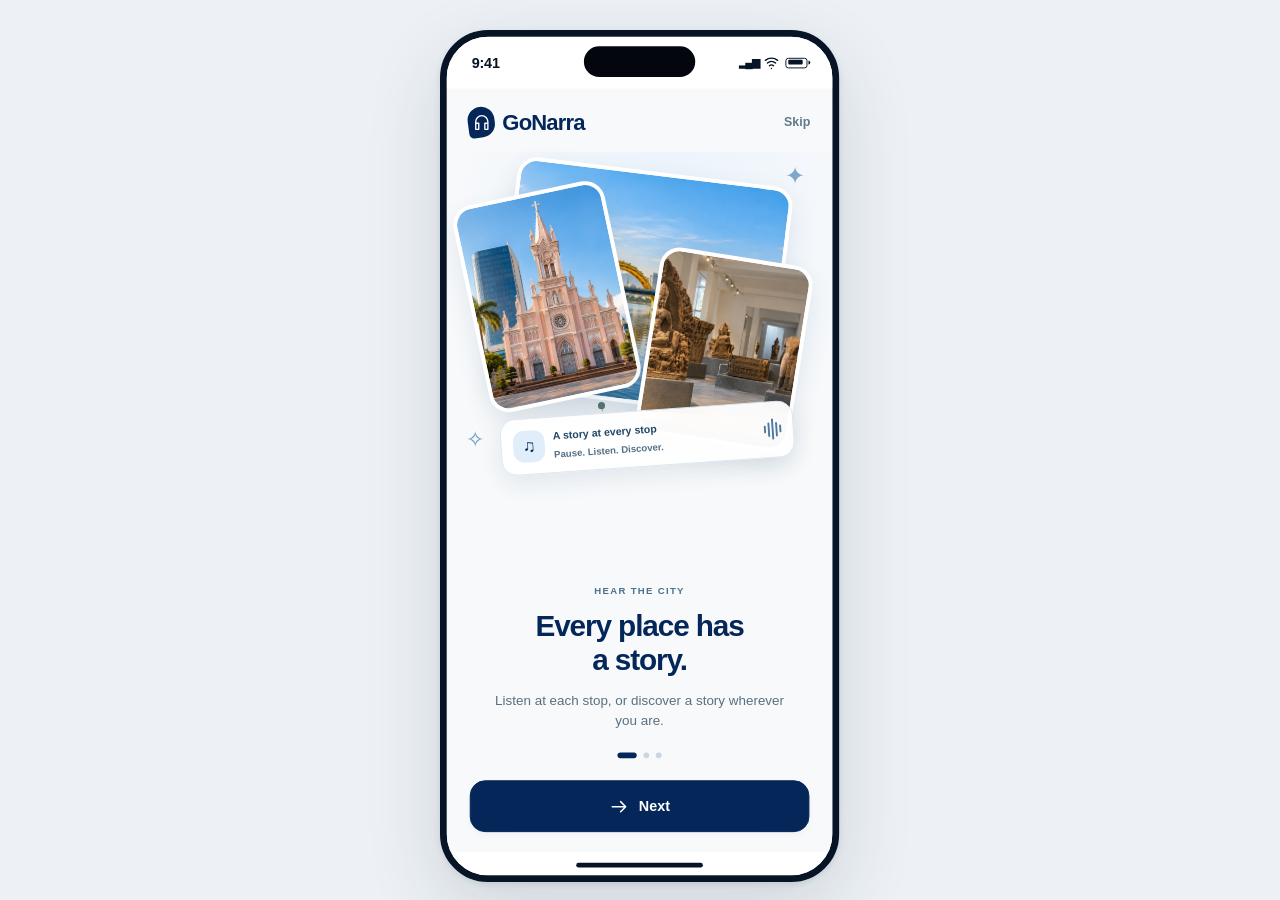
==== commit 10394953: "feat: simplify discovery flows and add local account prototype" ====
--- a/prototype/index.html
+++ b/prototype/index.html
@@ -3,7 +3,7 @@
 <head>
   <meta charset="utf-8">
   <meta name="viewport" content="width=device-width,initial-scale=1,viewport-fit=cover">
-  <meta name="theme-color" content="#075ddd">
+  <meta name="theme-color" content="#052659">
   <meta name="description" content="GoNarra V7 — interactive travel planning and audio guide prototype.">
   <title>GoNarra · Your day, your discoveries</title>
   <link rel="stylesheet" href="styles.css">
--- a/prototype/theme.css
+++ b/prototype/theme.css
@@ -423,3 +423,336 @@
   .phone-stage { width: 100%; max-width: 430px; height: 100dvh; margin: auto; }
   .phone-stage > .device { position: relative; width: 100%; height: 100dvh; border: 0; border-radius: 0; transform: none; box-shadow: none; }
 }
+
+/* Discovery refresh: map context, quiet editorial cards, one clear next action. */
+:root { --canvas: #f7f9fb; --ice: #e6f1fb; --paper: #fff; --ink-secondary: #4a5c6a; }
+.home-top { top: 13px; gap: 10px; }
+.home-top .brand-row .brand { font-size: 23px; letter-spacing: -.95px; gap: 8px; }
+.home-top .brand-mark { width: 28px; height: 31px; }
+.home-city-row { display: flex; align-items: center; justify-content: space-between; gap: 10px; min-height: 25px; }
+.city-chip { display: inline-flex; align-items: center; gap: 5px; color: #3d596b; font-size: 12px; font-weight: 600; }
+.city-chip svg { width: 14px; height: 14px; }
+.demo-chip { color: #4a6477; background: #ffffffdc; border: 1px solid #d7e2e8; padding: 4px 7px; border-radius: 7px; font-size: 10px; line-height: 1.3; }
+.home-search { text-align: left; width: 100%; min-height: 50px; color: #526a7c; font-size: 14px; font-weight: 500; }
+.home-search span { flex: 1; }
+.home-search > svg:last-child:not(:first-child) { color: #849aa9; width: 16px; height: 16px; }
+.home-map-screen:not(.route-map-screen) > .map-surface { top: 68px; bottom: -10px; }
+.home-map-screen:not(.route-map-screen) > .map-surface::after { height: 90px; background: linear-gradient(#f7f9fbe6, transparent); }
+.home-map-screen:not(.route-map-screen) .geo-map-caption { bottom: auto; top: 21%; font-size: 10px; max-width: 155px; }
+.home-map-tools { right: 16px; top: 30%; }
+.home-map-tools button { border-radius: 50%; box-shadow: 0 4px 18px #18394b14; }
+.home-drawer { border-radius: 30px 30px 0 0; background: #fffffff7; box-shadow: 0 -12px 40px #1a384b14; }
+.home-drawer[data-snap="compact"], .home-map-screen[data-snap="compact"] .home-drawer { --drawer-height: 29%; min-height: 174px; }
+.home-drawer[data-snap="medium"], .home-map-screen[data-snap="medium"] .home-drawer { --drawer-height: 55%; }
+.home-drawer[data-snap="full"], .home-map-screen[data-snap="full"] .home-drawer { --drawer-height: 83%; }
+.drawer-grip { min-height: 32px; height: 32px; }
+.drawer-content { gap: 18px; padding: 0 20px 22px; }
+.home-drawer .drawer-content { gap: 17px; }
+.home-medium-content, .home-full-content { display: flex; flex-direction: column; gap: 14px; }
+.home-drawer[data-snap="compact"] .home-medium-content, .home-drawer[data-snap="compact"] .home-full-content { display: none; }
+.home-drawer[data-snap="medium"] .home-full-content { display: none; }
+.home-quickplan { display: flex; flex-direction: column; gap: 10px; }
+.home-quickplan h2 { font-size: 22px; line-height: 1.18; letter-spacing: -.65px; }
+.home-quickplan > p { color: var(--muted); font-size: 12px; line-height: 1.45; }
+.home-quickplan > .row, .home-quickplan .section-head { gap: 8px; }
+.time-chips { display: flex; gap: 7px; align-items: center; }
+.time-chips button, .time-chips .chip { border-radius: 12px; min-height: 44px; padding: 8px 11px; font-size: 13px; font-weight: 650; border: 1px solid #dce6ef; color: #375772; background: #f3f7fb; }
+.time-chips button.active, .time-chips [aria-pressed="true"] { color: #fff; background: var(--blue); border-color: var(--blue); }
+.time-chips .button, .time-chips .home-primary { flex: 1; margin-left: 3px; background: var(--blue); border-color: var(--blue); color: white; }
+.home-quickplan > .button { min-height: 48px; }
+.home-drawer[data-snap="compact"] .home-quickplan > p { display: none; }
+.home-drawer[data-snap="compact"] .home-quickplan h2 { font-size: 20px; }
+.home-resume { padding: 11px 12px; border-radius: 18px; gap: 9px; background: #ecf3fa; border-color: #e0e9f1; }
+.home-resume h3 { font-size: 16px; }
+.home-resume .button { min-height: 48px; border-radius: 13px; padding: 8px 11px; }
+.home-drawer .section-head { min-height: 28px; }
+.home-drawer .section-head h3 { font-size: 17px; letter-spacing: -.35px; }
+.home-drawer .section-head .text-btn { min-height: 36px; font-size: 12px; }
+.discover-grid { display: grid; grid-template-columns: repeat(2, minmax(0,1fr)); gap: 12px; }
+.discovery-card { width: 100%; min-width: 0; overflow: hidden; border: 1px solid #e1e7ec; border-radius: 18px; background: #fff; padding: 0; text-align: left; color: var(--navy); display: flex; flex-direction: column; box-shadow: 0 4px 12px #17394b05; }
+.discovery-card > img { width: 100%; height: 104px; object-fit: cover; }
+.discovery-card > .body, .discovery-card > div, .discovery-card > span { padding: 10px 11px 12px; display: flex; flex-direction: column; gap: 4px; min-width: 0; }
+.discovery-card h3, .discovery-card strong, .discovery-card b { font-size: 14px; line-height: 1.3; letter-spacing: -.2px; font-weight: 700; }
+.discovery-card p, .discovery-card small { font-size: 11px; color: #536b7b; line-height: 1.4; margin: 0; }
+.discovery-card .meta { display: flex; align-items: center; gap: 5px; color: #4d697c; font-size: 11px; }
+.discovery-card .meta svg { width: 13px; height: 13px; }
+.tour-strip { min-height: 160px; gap: 11px; }
+.mini-tour-card { border-radius: 17px; width: 210px; flex-basis: 210px; }
+.mini-tour-card > img { height: 99px; }
+.mini-tour-card-wrapper { flex:0 0 230px; overflow:hidden; border:1px solid #e0e7ed; border-radius:17px; background:#fff; }
+.mini-tour-card-wrapper .mini-tour-card { width:100%; border:0; border-radius:0; }
+.mini-tour-card-wrapper .download-row { padding:4px 10px; }
+.selected-place-card { border-radius: 17px; background: #f0f6fb; }
+.tour-card-wrapper { overflow: hidden; background: #fff; border: 1px solid #e0e7ed; border-radius: 22px; }
+.tour-card-wrapper > .tour-card { border: 0; border-radius: 0; box-shadow: none; }
+.tour-card-wrapper .cover { height: 170px; }
+.tour-card-wrapper .tour-card .body { padding: 15px 16px 10px; }
+.download-row { display: flex; align-items: center; justify-content: space-between; gap: 8px; padding: 8px 16px 12px; border-top: 1px solid #edf1f5; }
+.download-row > span, .download-status { display: inline-flex; align-items: center; gap: 5px; color: #4c687b; font-size: 11px; }
+.download-status svg, .download-row > span svg { width: 14px; height: 14px; }
+.download-row .text-btn, .download-row .button { width: auto; min-height: 44px; font-size: 12px; padding: 8px 10px; }
+.download-row .text-btn { padding-right: 0; }
+.download-row .text-btn svg { width: 16px; height: 16px; }
+.download-status.ready, .download-status.downloaded { color: #24675c; }
+.start-footer { gap: 7px; }
+.start-footer .fine-print, .start-footer .small { font-size: 11px; line-height: 1.45; }
+.start-footer > .row { min-height: 28px; justify-content: space-between; }
+.start-footer .text-btn { min-height: 36px; font-size: 12px; padding: 4px; }
+
+/* Place detail: travel imagery first, practical facts once, audio in place. */
+.place-detail-screen { padding: 0 0 25px; background: #fff; min-height: 100%; display: flex; flex-direction: column; gap: 0; }
+.place-detail-screen > .detail-hero { position: relative; height: 252px; flex: none; overflow: hidden; border-radius: 0 0 29px 29px; background: #dce7f0; }
+.place-detail-screen .detail-hero > img { height: 100%; width: 100%; object-fit: cover; }
+.place-detail-screen .detail-hero::after { inset: 60% 0 0; background: linear-gradient(transparent,#02102419); }
+.detail-hero-controls { position: absolute; z-index: 3; display: flex; justify-content: space-between; gap: 10px; left: 18px; right: 18px; top: 15px; }
+.detail-hero-controls .icon-btn { width: 44px; height: 44px; color: var(--navy); background: #fffffff0; border: 1px solid #ffffff; border-radius: 50%; box-shadow: 0 3px 12px #0210240b; }
+.detail-hero-controls .icon-btn.active { color: #052659; background: #e6f1fb; }
+.detail-title { padding: 21px 21px 13px; display: flex; flex-direction: column; gap: 5px; }
+.detail-title .eyebrow { color: #4d7087; font-size: 10px; line-height: 1.35; letter-spacing: 1.35px; }
+.detail-title h1 { font-size: 29px; line-height: 1.13; letter-spacing: -.9px; }
+.detail-title p { color: #536b7b; font-size: 13px; line-height: 1.5; }
+.detail-facts { margin: 0 21px 17px; display: flex; flex-wrap: wrap; gap: 8px; }
+.detail-facts > span, .detail-facts > div { display: inline-flex; align-items: center; gap: 5px; color: #3a5970; background: #f1f6fa; border: 1px solid #e5ecf1; border-radius: 10px; padding: 7px 10px; font-size: 12px; line-height: 1.4; }
+.detail-facts svg { width: 15px; height: 15px; }
+.detail-gallery { display: flex; gap: 8px; padding: 0 21px 4px; margin-bottom: 17px; overflow-x: auto; scrollbar-width: none; scroll-snap-type: x proximity; }
+.detail-gallery::-webkit-scrollbar { display: none; }
+.detail-gallery button { position: relative; padding: 0; flex: 0 0 76px; height: 62px; min-height: 44px; border-radius: 12px; border: 2px solid transparent; background: #e8eff4; overflow: hidden; scroll-snap-align: start; }
+.detail-gallery button img { width: 100%; height: 100%; object-fit: cover; }
+.detail-gallery button.active, .detail-gallery [aria-pressed="true"] { border-color: #052659; box-shadow: 0 0 0 2px #fff inset; }
+.detail-gallery button span { position: absolute; inset: auto 3px 3px; font-size: 9px; line-height: 1.25; padding: 2px 3px; border-radius: 4px; color: #fff; background: #021024b8; }
+.detail-tabs { margin: 0 21px 19px; display: flex; gap: 6px; padding: 4px; background: #edf3f8; border-radius: 14px; }
+.detail-tabs button { flex: 1; min-height: 44px; padding: 9px 8px; border-radius: 10px; background: transparent; color: #526b7e; font-size: 14px; font-weight: 650; }
+.detail-tabs button.active, .detail-tabs [aria-selected="true"] { color: var(--blue); background: #fff; box-shadow: 0 2px 7px #17394b09; }
+.detail-copy { display: flex; flex-direction: column; gap: 16px; padding: 0 21px; }
+.detail-copy h2 { font-size: 20px; }
+.detail-copy > p { color: #425d70; font-size: 14px; line-height: 1.75; margin: 0; }
+.detail-copy .source-list { gap: 0; }
+.detail-copy .source-list a { line-height: 1.5; min-height: 44px; }
+.detail-copy .notice { font-size: 12px; padding: 12px; }
+.detail-copy .player { border: 1px solid #dfe8f1; background: #f3f7fb; border-radius: 21px; padding: 17px; gap: 11px; }
+.detail-copy .player h2 { font-size: 22px; }
+.detail-copy .transcript { padding: 17px 0 0; border-top: 1px solid #e4ebf0; }
+.detail-copy .transcript p { font-size: 14px; line-height: 1.85; }
+.detail-ask-link { display: flex; align-items: center; justify-content: space-between; gap: 10px; min-height: 54px; padding: 12px 14px; border: 1px solid #dce7f0; border-radius: 15px; background: linear-gradient(100deg,#f1f7fb,#e9f1fb); color: #244d75; text-align: left; font-size: 13px; font-weight: 650; }
+.detail-ask-link svg { width: 19px; height: 19px; }
+
+/* AI lives in a quiet conversation; contextual sheets keep the place behind it. */
+.ai-page { min-height: 100%; display: flex; flex-direction: column; background: linear-gradient(165deg,#f6f9fc 0%,#eef4fa 62%,#f7f9fb 100%); }
+.ai-contextbar { padding: 13px 19px 8px; display: flex; flex-wrap: wrap; align-items: center; gap: 6px; flex: none; }
+.ai-context-chip { max-width: 100%; display: inline-flex; align-items: center; gap: 5px; min-height: 34px; color: #3d5c74; background: #ffffffbd; border: 1px solid #d9e4ed; border-radius: 20px; font-size: 11px; font-weight: 600; padding: 6px 10px; line-height: 1.4; }
+.ai-context-chip svg { width: 14px; height: 14px; }
+.ai-context-chip.active, .ai-context-chip[aria-pressed="true"] { color: #052659; background: #e0edf9; border-color: #b9cfe3; }
+.ai-welcome { padding: 25px 23px 16px; display: flex; align-items: center; flex-direction: column; gap: 12px; text-align: center; }
+.ai-mark { width: 68px; height: 68px; display: grid; place-items: center; margin: 0 auto 8px; border-radius: 24px; background: radial-gradient(circle at 30% 17%,#e0f2ff,#91badb 45%,#23588a 95%); color: #fff; box-shadow: inset 0 1px 3px #fff9, 0 8px 24px #275a8b1c; transform: rotate(-7deg); }
+.ai-mark svg { width: 30px; height: 30px; transform: rotate(7deg); stroke-width: 1.4; }
+.ai-welcome h1 { font-size: 28px; line-height: 1.16; letter-spacing: -.8px; max-width: 310px; }
+.ai-welcome > p { font-size: 13px; color: #526b7e; line-height: 1.6; max-width: 290px; }
+.ai-suggestions { display: flex; flex-direction: column; gap: 9px; padding: 0 20px 20px; }
+.ai-suggestions button, .ai-suggestions .question { text-align: left; min-height: 49px; display: flex; align-items: center; justify-content: space-between; gap: 8px; padding: 12px 14px; color: #2d506f; background: #fffffff2; border: 1px solid #dce6ef; border-radius: 15px; font-size: 13px; font-weight: 550; box-shadow: 0 3px 10px #17394b04; }
+.ai-suggestions button svg { width: 17px; height: 17px; color: #668ba9; }
+.ai-conversation { padding: 13px 19px 20px; display: flex; flex-direction: column; gap: 14px; flex: 1; min-height: 0; }
+.ai-conversation .bubble { border-color: #e0e7ef; border-radius: 18px 18px 18px 6px; background: #fff; font-size: 14px; line-height: 1.7; padding: 15px; }
+.ai-conversation .bubble.user { margin-left: 38px; border-radius: 18px 18px 6px 18px; color: #fff; background: #052659; border-color: #052659; }
+.ai-conversation .bubble.user h3 { color: #d2e7f8; }
+.ai-conversation .bubble p { font-size: 14px; line-height: 1.7; }
+.ai-conversation .source-list { padding-top: 8px; border-top: 1px solid #e9eef2; margin-top: 10px; }
+.ai-response-card { display: flex; flex-direction: column; gap: 12px; background: #fff; border: 1px solid #c9dbeb; border-radius: 19px; padding: 16px; box-shadow: 0 4px 16px #1a3b5608; }
+.ai-response-card h2 { font-size: 19px; }
+.ai-response-card h3 { font-size: 16px; }
+.ai-response-card p { font-size: 13px; color: #4a6478; line-height: 1.6; }
+.ai-response-card .badge { font-size: 10px; }
+.ai-response-card .button { min-height: 46px; font-size: 13px; }
+.ai-composer { position: sticky; bottom: 0; z-index: 5; flex: none; padding: 10px 17px 13px; background: #f7f9fbf2; border-top: 1px solid #dfe7ef; backdrop-filter: blur(16px); margin-top: auto; }
+.ai-composer > form, form.ai-composer, .ai-composer .search-box { display: flex; gap: 7px; align-items: flex-end; }
+.ai-composer .search-box { width: 100%; padding: 5px 6px 5px 13px; border-radius: 24px; border: 1px solid #cfdeeb; background: #fff; box-shadow: 0 3px 12px #17394b06; align-items: center; }
+.ai-composer input:not([type=checkbox]), .ai-composer textarea { flex: 1; min-width: 0; min-height: 44px; max-height: 115px; padding: 10px 0; border: 0; background: transparent; box-shadow: none; border-radius: 0; font-size: 14px; resize: none; }
+.ai-composer .icon-btn, .ai-composer button[type=submit] { width: 44px; min-width: 44px; height: 44px; min-height: 44px; border-radius: 50%; padding: 0; background: #052659; color: #fff; display: grid; place-items: center; flex: none; }
+.ai-composer .icon-btn svg, .ai-composer button[type=submit] svg { width: 19px; height: 19px; }
+.ai-composer > .fine-print { margin: 6px 0 0; padding: 0 5px; font-size: 10px; line-height: 1.45; }
+.ai-sheet { max-height: 81%; max-height: min(81dvh,720px); padding: 0; overflow: hidden; gap: 0; background: #f7f9fb; }
+.ai-sheet > .section-head, .ai-sheet > .row:first-child { padding: 12px 19px 0; flex: none; }
+.ai-sheet > .section-head h2 { font-size: 18px; }
+.ai-sheet .ai-page { min-height: 0; flex: 1; overflow-y: auto; }
+.ai-sheet .ai-welcome { padding-top: 14px; gap: 9px; }
+.ai-sheet .ai-mark { width: 47px; height: 47px; border-radius: 16px; margin-bottom: 3px; }
+.ai-sheet .ai-mark svg { width: 23px; height: 23px; }
+.ai-sheet .ai-welcome h1 { font-size: 24px; }
+.ai-sheet .ai-suggestions { gap: 7px; padding-bottom: 15px; }
+.ai-sheet .ai-conversation { min-height: 130px; }
+.ai-sheet .ai-composer { padding-bottom: max(12px,env(safe-area-inset-bottom)); }
+.global-player { z-index: 12; flex: none; margin: 0; padding: 8px 15px; display: flex; align-items: center; gap: 9px; border-top: 1px solid #d9e5ef; background: #eaf2fa; color: #052659; min-height: 60px; }
+.global-player > img { width: 35px; height: 39px; border-radius: 9px; flex: none; }
+.global-player .grow { display: flex; flex-direction: column; gap: 2px; }
+.global-player h3, .global-player b { font-size: 12px; line-height: 1.3; }
+.global-player p, .global-player small { font-size: 10px; line-height: 1.3; color: #4b687f; }
+.global-player .icon-btn { width: 44px; min-width: 44px; height: 44px; min-height: 44px; border-radius: 50%; flex: none; }
+.global-player .icon-btn svg { width: 20px; height: 20px; }
+.global-player .text-btn { min-height: 44px; padding: 3px; font-size: 10px; max-width: 72px; text-align: center; line-height: 1.3; }
+.bottom-nav { border-top-color: #e2eaf1; padding-top: 7px; }
+.bottom-nav button.active { position: relative; }
+.bottom-nav button.active::before { content: ""; width: 36px; height: 3px; position: absolute; top: -7px; border-radius: 0 0 5px 5px; background: #052659; }
+
+/* Three welcome scenes share the supplied collage vocabulary without extra steps. */
+.welcome-screen { background: #f7f9fb; }
+.welcome-content { bottom: 21px; gap: 13px; }
+.welcome-content h1 { font-size: 31px; line-height: 1.12; max-width: 335px; }
+.welcome-content > p { font-size: 14px; line-height: 1.55; max-width: 310px; }
+.welcome-content > .eyebrow { font-size: 10px; color: #4b718b; }
+.welcome-dots { gap: 7px; margin: 2px auto 0; }
+.welcome-dots .active { width: 20px; border-radius: 6px; }
+.onboard-art-1 { top: 66px; height: 47%; min-height: 230px; max-height: 338px; background: radial-gradient(ellipse at 55% 25%,#deedfc99,transparent 68%); }
+.onboard-photo { padding: 4px; box-shadow: 0 12px 28px #183c551a; border-radius: 21px; }
+.onboard-photo img { border-radius: 17px; }
+.onboard-photo-bridge { left: 15%; top: 6%; width: 72%; height: 72%; transform: rotate(7deg); }
+.onboard-photo-bridge > span { font-size: 18px; bottom: 18px; text-shadow: 0 2px 10px #0210249c; }
+.onboard-photo-cathedral { width: 40%; height: 65%; top: 12%; left: 6%; transform: rotate(-12deg); }
+.onboard-photo-museum { width: 40%; height: 58%; bottom: 10%; right: 8%; transform: rotate(9deg); }
+.onboard-story-tag { display: flex; bottom: 3%; left: 14%; right: 10%; gap: 9px; padding: 11px 12px; border-radius: 16px; transform: rotate(-4deg); box-shadow: 0 8px 24px #143c5d19; background: #fffffff5; }
+.onboard-story-tag > span:first-child { width: 33px; height: 33px; border-radius: 11px; color: #052659; background: #dfeefa; font-size: 18px; }
+.onboard-story-tag > .onboard-story-copy { display: flex; flex-direction: column; align-items: flex-start; width: auto; height: auto; background: none; border-radius: 0; gap: 3px; color: #214765; }
+.onboard-story-copy b { font-size: 11px; font-weight: 700; }
+.onboard-story-copy small { font-size: 10px; color: #557087; }
+.onboard-audio-lines { display: flex; align-items: center; gap: 2px; height: 20px; margin-left: auto; }
+.onboard-audio-lines i { display: block; width: 2px; height: 8px; border-radius: 2px; background: #4d79a0; }
+.onboard-audio-lines i:nth-child(2), .onboard-audio-lines i:nth-child(4) { height: 15px; }
+.onboard-audio-lines i:nth-child(3) { height: 22px; }
+.onboard-spark-1 { right: 7%; top: 2%; font-size: 25px; color: #7fa7c8; }
+.onboard-spark-2 { left: 5%; bottom: 6%; color: #6f9bbd; }
+.onboard-art-2 { inset: 66px 0 auto; height: 47%; max-height: 330px; min-height: 240px; }
+.onboard-discovery-map { position: absolute; inset: 6% 8% 11%; border: 5px solid #fff; border-radius: 29px; overflow: hidden; transform: rotate(-6deg); box-shadow: 0 13px 30px #16384d16; background: #eef4f4; }
+.onboard-discovery-map > svg { width: 100%; height: 100%; display: block; fill: none; stroke: none; }
+.onboard-map-photo { position: absolute; top: 16%; right: 23%; width: 53px; height: 65px; border-radius: 18px 18px 18px 4px; padding: 4px; background: #fff; box-shadow: 0 4px 15px #183c5526; transform: rotate(7deg); }
+.onboard-map-photo img { height: 100%; border-radius: 14px 14px 14px 3px; }
+.onboard-map-photo span { position: absolute; top: -5px; right: -5px; width: 20px; height: 20px; border-radius: 50%; display: grid; place-items: center; background: #052659; color: #fff; font-size: 11px; border: 2px solid #fff; }
+.onboard-map-chip { position: absolute; bottom: 12px; left: 12px; right: 12px; border-radius: 9px; padding: 7px; background: #ffffffeb; color: #4a667b; font-size: 9px; text-align: center; }
+.onboard-discovery-card { position: absolute; bottom: 0; left: 13%; right: 7%; display: flex; align-items: center; gap: 11px; padding: 10px; border-radius: 18px; border: 1px solid #fff; background: #fffffff7; box-shadow: 0 7px 25px #173d551a; transform: rotate(4deg); }
+.onboard-discovery-card > img { width: 58px; height: 61px; border-radius: 11px; }
+.onboard-discovery-card > span { display: flex; flex-direction: column; gap: 3px; }
+.onboard-discovery-card small { color: #4c708b; font-size: 9px; text-transform: uppercase; letter-spacing: .65px; }
+.onboard-discovery-card b { font-size: 14px; color: #173d5b; }
+.onboard-discovery-card > span > span { font-size: 10px; color: #576f80; }
+.welcome-second .welcome-brand, .welcome-second .welcome-toprow > .text-btn { color: #052659; }
+.welcome-second .welcome-content h1, .welcome-second .welcome-content > .text-btn { color: #052659; }
+.welcome-second .welcome-content > p { color: #4a5c6a; }
+.welcome-second .welcome-content > .eyebrow { color: #4b718b; }
+.welcome-second .welcome-content > .button { background: #052659; border-color: #052659; }
+.welcome-second .welcome-dots span { background: #cedae4; }
+.welcome-second .welcome-dots .active { background: #052659; }
+.onboard-art-3 { inset: 0; }
+.onboard-art-3 .onboard-beach-backdrop { object-position: 44% center; }
+.onboard-art-3 .onboard-art-shade { background: linear-gradient(#05265969 0%,#05265915 29%,#02102455 46%,#021024e8 70%,#021024 100%); }
+.onboard-route-3 { top: 38px; height: 60%; }
+.onboard-plan-label { position: absolute; left: 18%; top: 15%; transform: rotate(-5deg); color: #fff; background: #052659d9; border: 1px solid #ffffff4f; padding: 8px 13px; border-radius: 20px; font-size: 11px; font-weight: 650; }
+.onboard-art-3 .onboard-mini-card-1 { top: 24%; left: 9%; right: 13%; transform: rotate(-5deg); }
+.onboard-art-3 .onboard-mini-card-2 { top: 38%; left: 15%; right: 7%; transform: rotate(5deg); }
+.onboard-art-3 .onboard-floating-note { top: 53%; left: 14%; font-size: 11px; }
+.welcome-third .welcome-brand, .welcome-third .welcome-toprow > .text-btn, .welcome-third .welcome-content h1, .welcome-third .welcome-content > .text-btn { color: #fff; }
+.welcome-third .welcome-content > p { color: #e4edf8; }
+.welcome-third .welcome-content > .eyebrow { color: #c1e8ff; }
+.welcome-third .welcome-content > .button { background: #c1e8ff; border-color: #c1e8ff; color: #052659; }
+.welcome-third .welcome-dots span { background: #ffffff55; }
+.welcome-third .welcome-dots .active { background: #c1e8ff; }
+.device[data-route="welcome"][data-welcome-step="2"] .iphone-status, .device[data-route="welcome"][data-welcome-step="2"] .iphone-home { background: #f7f9fb; color: #071426; }
+.device[data-route="welcome"][data-welcome-step="2"] .status-icons i { border-color: #071426; }
+.device[data-route="welcome"][data-welcome-step="2"] .status-icons i::before, .device[data-route="welcome"][data-welcome-step="2"] .status-icons i::after { background: #071426; }
+.device[data-route="welcome"][data-welcome-step="3"] .iphone-status { background: #052659; color: #fff; }
+.device[data-route="welcome"][data-welcome-step="3"] .iphone-home { background: #021024; }
+.device[data-route="welcome"][data-welcome-step="3"] .iphone-home::after { background: #fff; }
+.device[data-route="welcome"][data-welcome-step="3"] .status-icons i { border-color: #fff; }
+.device[data-route="welcome"][data-welcome-step="3"] .status-icons i::before, .device[data-route="welcome"][data-welcome-step="3"] .status-icons i::after { background: #fff; }
+
+@media (max-width: 359px) {
+  .home-top { left: 15px; right: 15px; }
+  .drawer-content { padding-left: 16px; padding-right: 16px; }
+  .home-quickplan h2 { font-size: 20px; }
+  .time-chips { gap: 5px; }
+  .time-chips button, .time-chips .chip { padding: 8px 9px; font-size: 12px; }
+  .discovery-card > img { height: 91px; }
+  .discovery-card h3, .discovery-card strong { font-size: 13px; }
+  .place-detail-screen > .detail-hero { height: 225px; }
+  .detail-title h1 { font-size: 26px; }
+  .detail-title, .detail-copy { padding-left: 17px; padding-right: 17px; }
+  .detail-facts, .detail-tabs { margin-left: 17px; margin-right: 17px; }
+  .ai-welcome h1 { font-size: 25px; }
+  .welcome-content h1 { font-size: 28px; }
+  .onboard-story-tag { left: 9%; right: 8%; }
+}
+@media (max-height: 740px) {
+  .welcome-content { bottom: 16px; gap: 10px; }
+  .welcome-content h1 { font-size: 27px; }
+  .welcome-content > p { font-size: 13px; line-height: 1.45; }
+  .onboard-art-1, .onboard-art-2 { top: 63px; height: 41%; min-height: 190px; }
+  .onboard-art-3 .onboard-mini-card-1 { top: 21%; }
+  .onboard-art-3 .onboard-mini-card-2 { top: 35%; }
+  .onboard-art-3 .onboard-floating-note { top: 49%; }
+  .home-drawer[data-snap="compact"] { min-height: 165px; }
+  .ai-welcome { padding-top: 16px; }
+  .ai-mark { width: 56px; height: 56px; border-radius: 20px; }
+}
+@media (prefers-reduced-motion: reduce) {
+  .onboard-audio-lines i { animation: none; }
+  .home-drawer, .geo-pin-photo { transition: none; }
+}
+
+/* Profile and preferences stay local to this prototype, with an optional sign-in flow. */
+.profile-page { gap: 20px; background: linear-gradient(165deg,#edf5fc 0%,#f7f9fb 40%); min-height: 100%; }
+.profile-intro { display: flex; flex-direction: column; gap: 10px; align-items: center; text-align: center; padding: 8px 5px 0; }
+.profile-avatar { width: 78px; height: 78px; min-height: 78px; border-radius: 27px; background: linear-gradient(145deg,#b8d7ee,#4c7ea7); color: #052659; border: 3px solid #fff; box-shadow: 0 6px 20px #254f7317; display: grid; place-items: center; margin: 0 auto 5px; font-size: 30px; font-weight: 750; transform: rotate(-5deg); }
+.profile-avatar svg { width: 34px; height: 34px; stroke-width: 1.45; transform: rotate(5deg); }
+.profile-intro > .badge { align-self: center; font-size: 10px; font-weight: 650; padding: 5px 8px; }
+.profile-intro h1 { font-size: 29px; line-height: 1.18; margin-top: 2px; max-width: 100%; overflow-wrap: anywhere; }
+.profile-intro > p { max-width: 290px; color: #536e82; font-size: 13px; line-height: 1.6; overflow-wrap: anywhere; }
+.profile-intro > .button { width: auto; min-width: 160px; min-height: 47px; border-radius: 14px; margin-top: 4px; padding: 10px 20px; }
+.profile-intro > .text-btn { font-size: 12px; min-height: 44px; margin-top: -5px; }
+.profile-stats { display: grid; grid-template-columns: repeat(3,minmax(0,1fr)); background: #fff; border: 1px solid #e0e8ef; border-radius: 20px; padding: 15px 5px; }
+.profile-stats > div { display: flex; flex-direction: column; gap: 3px; align-items: center; justify-content: center; text-align: center; min-width: 0; }
+.profile-stats > div + div { border-left: 1px solid #e7edf2; }
+.profile-stats strong { color: #052659; font-size: 24px; line-height: 1.25; letter-spacing: -.7px; }
+.profile-stats span { color: #557084; font-size: 11px; line-height: 1.4; }
+.settings-group { display: flex; flex-direction: column; gap: 0; background: #fff; border: 1px solid #e0e8ef; border-radius: 20px; overflow: hidden; }
+.settings-group > h2 { font-size: 12px; line-height: 1.5; letter-spacing: .8px; text-transform: uppercase; color: #506e84; padding: 17px 16px 7px; }
+.settings-row { display: flex; width: 100%; align-items: center; gap: 11px; min-height: 74px; padding: 13px 15px; color: #173a58; background: #fff; border-radius: 0; text-align: left; }
+.settings-row + .settings-row { border-top: 1px solid #edf1f5; }
+.settings-row:hover { background: #f7fafe; }
+.settings-row > .circle { width: 39px; height: 41px; border-radius: 13px; background: #eef4fa; color: #335f87; }
+.settings-row > .circle svg { width: 19px; height: 19px; stroke-width: 1.65; }
+.settings-row .grow { display: flex; flex-direction: column; gap: 3px; }
+.settings-row strong { font-size: 14px; line-height: 1.35; font-weight: 650; letter-spacing: -.1px; }
+.settings-row small { color: #5a7386; font-size: 11px; line-height: 1.45; font-weight: 400; }
+.settings-row > svg { width: 17px; height: 17px; color: #7890a3; }
+.settings-page { gap: 20px; min-height: 100%; }
+.settings-page > .hero h1 { font-size: 28px; letter-spacing: -.8px; }
+.settings-page > .hero > .sub { font-size: 14px; }
+.settings-control { display: flex; align-items: center; justify-content: space-between; gap: 15px; min-height: 75px; padding: 14px 16px; background: #fff; }
+.settings-control + .settings-control, .settings-control + .settings-row { border-top: 1px solid #edf1f5; }
+.settings-control > span { display: flex; flex-direction: column; gap: 4px; min-width: 0; }
+.settings-control strong { font-size: 14px; line-height: 1.35; font-weight: 650; color: #173a58; }
+.settings-control small { font-size: 11px; line-height: 1.45; color: #5a7386; }
+.settings-control > select { width: 78px; min-width: 78px; min-height: 44px; padding: 8px 9px; border-radius: 12px; font-size: 13px; background: #f5f8fc; border-color: #d4e0eb; flex: none; }
+.settings-control > input[type="checkbox"] { width: 22px; height: 22px; margin: 9px 2px 9px 9px; accent-color: #052659; }
+.profile-page > .notice { font-size: 12px; line-height: 1.6; }
+.profile-page > .text-btn, .settings-page > .text-btn { font-size: 12px; }
+.auth-page { gap: 18px; min-height: 100%; padding-top: 24px; padding-bottom: 26px; background: radial-gradient(ellipse at 90% 0%,#e4f0fbaa,transparent 52%),#f7f9fb; }
+.auth-brand { display: flex; align-items: center; justify-content: center; gap: 8px; color: #052659; font-size: 24px; font-weight: 800; letter-spacing: -1px; margin: 1px 0 7px; }
+.auth-brand .brand-mark { width: 32px; height: 36px; }
+.auth-page > .hero { gap: 9px; text-align: center; }
+.auth-page > .hero h1 { font-size: 29px; letter-spacing: -.9px; }
+.auth-page > .hero .sub { font-size: 13px; line-height: 1.6; }
+.auth-page > .notice { padding: 12px; font-size: 11px; line-height: 1.6; background: #eaf2fa; border: 1px solid #dce8f2; }
+.auth-page > .notice svg { width: 17px; height: 17px; }
+.auth-page > form { gap: 15px; }
+.auth-page form > label:not(.choice) { display: block; font-size: 12px; color: #345773; font-weight: 650; }
+.auth-page form > label:not(.choice) > input { display: block; margin-top: 7px; min-height: 50px; border-radius: 14px; font-size: 14px; font-weight: 400; padding: 12px 14px; box-shadow: 0 3px 8px #17394b03; border-color: #d0deea; }
+.auth-page input[readonly] { background: #edf2f7 !important; color: #536c80; }
+.auth-page .choice { font-size: 11px; line-height: 1.55; padding: 11px 12px; gap: 10px; border-radius: 13px; background: #f0f5fa; border-color: #dce6ef; }
+.auth-page .choice input { width: 19px; height: 19px; }
+.auth-page form .button { min-height: 50px; margin-top: 2px; }
+.auth-page > .text-btn { font-size: 12px; min-height: 44px; margin-top: -9px; padding: 7px 3px; line-height: 1.5; }
+.auth-page > .profile-avatar { margin-top: 2px; }
+.device[data-reduced-motion="true"], .device[data-reduced-motion="true"] *, .device[data-reduced-motion="true"] *::before, .device[data-reduced-motion="true"] *::after { animation: none !important; transition: none !important; scroll-behavior: auto !important; }
+@media (max-width: 359px) {
+  .auth-page { gap: 16px; }
+  .profile-intro h1, .auth-page > .hero h1 { font-size: 27px; }
+  .settings-row { padding: 12px 13px; gap: 9px; }
+  .settings-control { padding: 13px; gap: 10px; }
+}
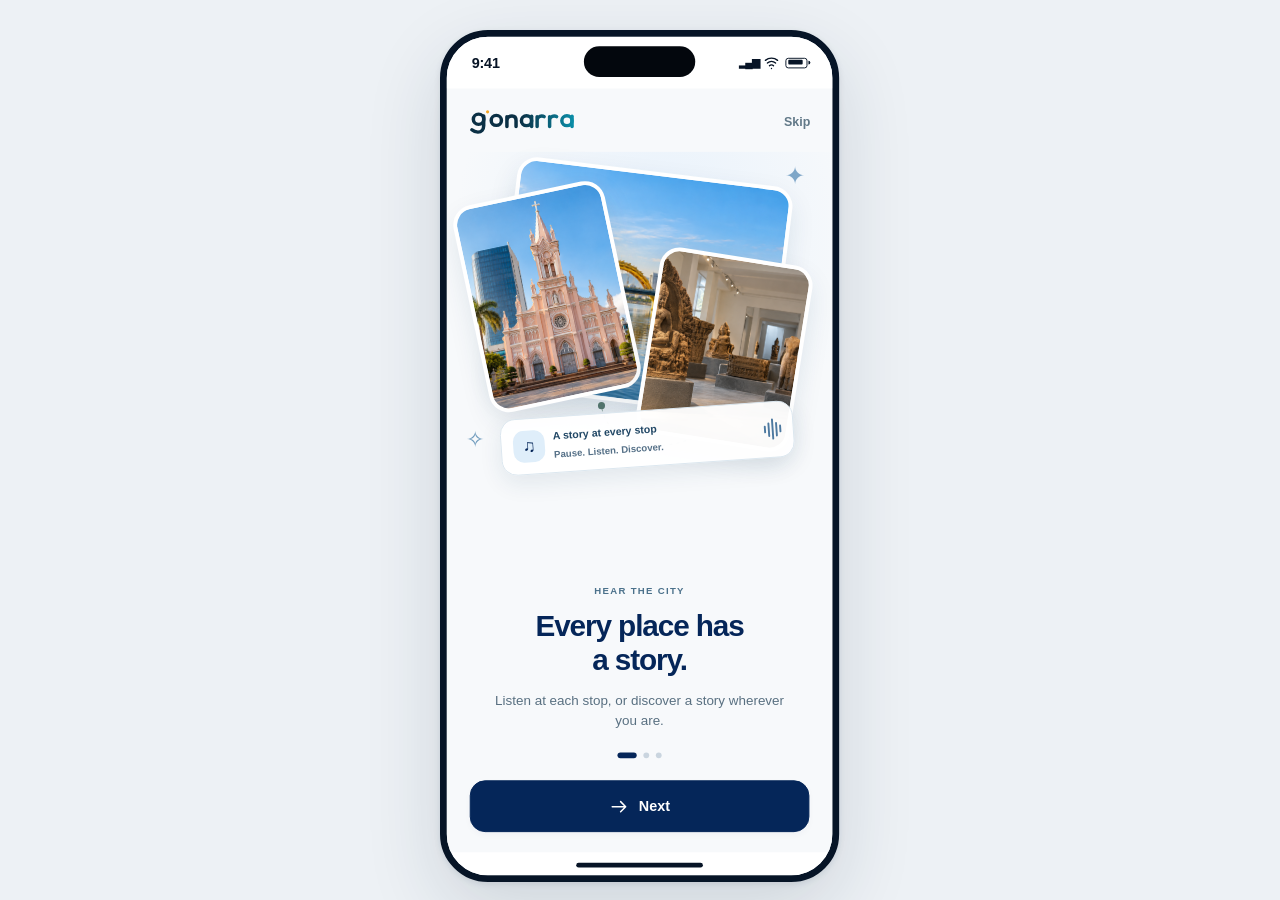
==== commit 6a7eb5c4: "feat: add refined Gonarra brand assets" ====
--- a/prototype/index.html
+++ b/prototype/index.html
@@ -6,6 +6,7 @@
   <meta name="theme-color" content="#052659">
   <meta name="description" content="GoNarra V7 — interactive travel planning and audio guide prototype.">
   <title>GoNarra · Your day, your discoveries</title>
+  <link rel="icon" href="assets/brand/gonarra-mark-color.svg" type="image/svg+xml">
   <link rel="stylesheet" href="styles.css">
   <link rel="stylesheet" href="theme.css">
 </head>
--- a/prototype/theme.css
+++ b/prototype/theme.css
@@ -740,6 +740,21 @@
 .auth-page > .hero .sub { font-size: 13px; line-height: 1.6; }
 .auth-page > .notice { padding: 12px; font-size: 11px; line-height: 1.6; background: #eaf2fa; border: 1px solid #dce8f2; }
 .auth-page > .notice svg { width: 17px; height: 17px; }
+
+/* Gonarra production identity. SVG artwork owns its optical kerning; never add CSS letter-spacing. */
+.brand-logo { display: block; width: auto; max-width: 100%; height: auto; object-fit: contain; }
+.brand-logo--header { width: 118px; }
+.brand-logo--home { width: 124px; }
+.brand-logo--welcome { width: 112px; }
+.brand-logo--auth { width: 142px; }
+.brand-logo--review { width: 170px; margin: 18px 0 9px; }
+.topbar .brand, .brand-row .brand, .welcome-brand, .auth-brand { letter-spacing: 0; }
+.welcome-brand, .auth-brand { color: var(--blue); }
+.auth-brand { min-height: 38px; }
+@media (max-width: 359px) {
+  .brand-logo--home { width: 112px; }
+  .brand-logo--welcome { width: 104px; }
+}
 .auth-page > form { gap: 15px; }
 .auth-page form > label:not(.choice) { display: block; font-size: 12px; color: #345773; font-weight: 650; }
 .auth-page form > label:not(.choice) > input { display: block; margin-top: 7px; min-height: 50px; border-radius: 14px; font-size: 14px; font-weight: 400; padding: 12px 14px; box-shadow: 0 3px 8px #17394b03; border-color: #d0deea; }
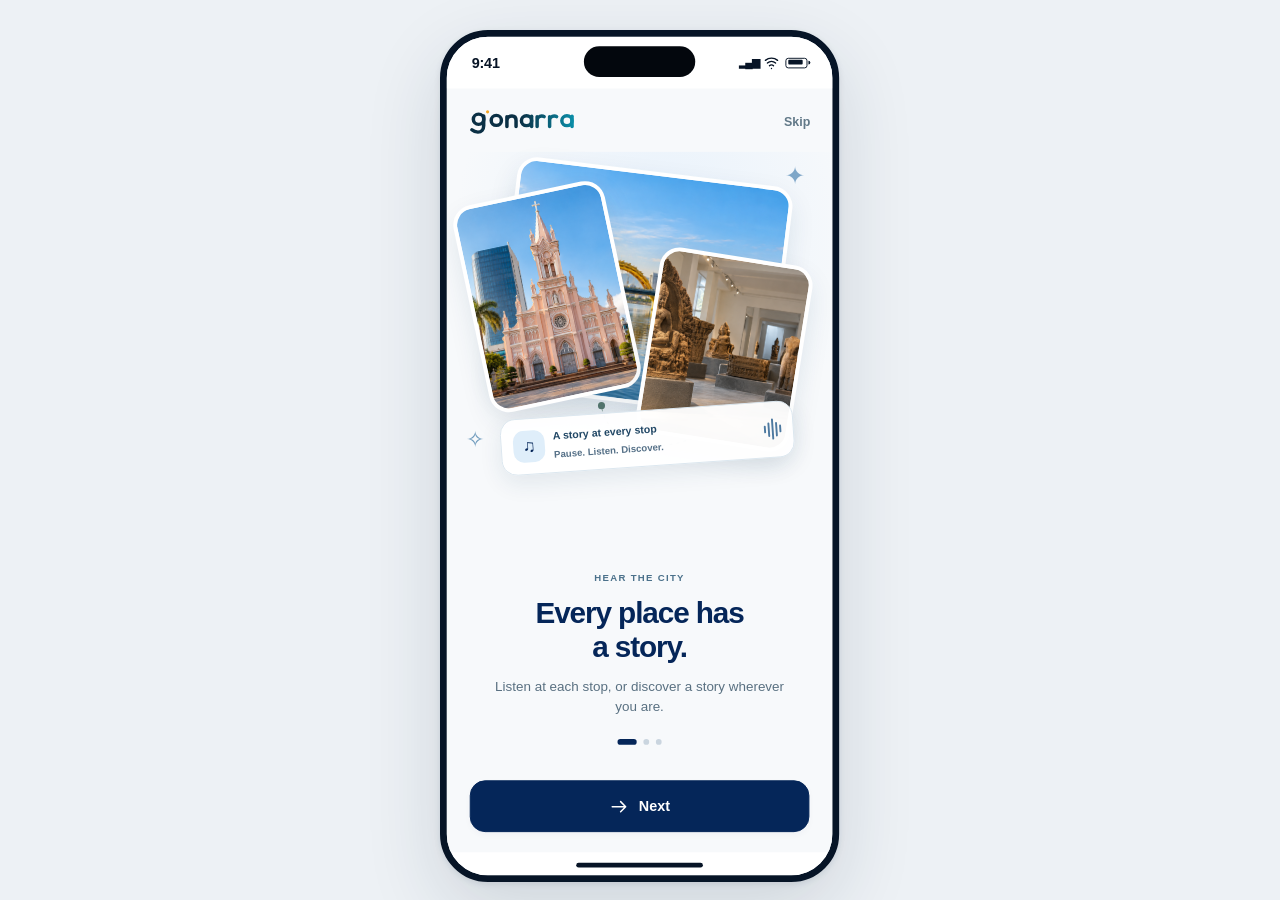
==== commit 3230454e: "feat(ui-ux): enhance Home with Da Nang local context, quick chips, thumb-zone welcome back button, a" ====
--- a/prototype/index.html
+++ b/prototype/index.html
@@ -9,13 +9,17 @@
   <link rel="icon" href="assets/brand/gonarra-mark-color.svg" type="image/svg+xml">
   <link rel="stylesheet" href="styles.css">
   <link rel="stylesheet" href="theme.css">
+  <link rel="stylesheet" href="experience.css">
 </head>
 <body>
   <div id="app"></div>
   <noscript>This interactive prototype needs JavaScript. See the documentation in the parent folder.</noscript>
   <script src="data.js"></script>
+  <script src="content.js"></script>
   <script src="core.js"></script>
   <script src="visuals.js"></script>
+  <script src="weather.js"></script>
+  <script src="experience.js"></script>
   <script src="app.js"></script>
 </body>
 </html>
--- a/prototype/experience.css
+++ b/prototype/experience.css
@@ -0,0 +1,326 @@
+/* Information hierarchy: day brief, discovery, then supporting detail. */
+.rich-page { gap:24px; }
+.rich-page p,.rich-detail p { line-height:1.7; }
+.rich-section-head { display:flex; justify-content:space-between; align-items:start; gap:12px; margin:0 0 14px; }
+.rich-section-head h2 { font-size:21px; letter-spacing:-.6px; line-height:1.25; }
+.rich-section-head p { margin:5px 0 0; color:#526779; font-size:13px; line-height:1.55; }
+.rich-section-head .text-btn { font-size:12px; white-space:nowrap; flex:none; min-height:44px; padding:0; }
+.rich-card { background:#fff; border:1px solid #dce6ed; border-radius:21px; padding:18px; display:flex; flex-direction:column; gap:13px; min-width:0; }
+.rich-card .rich-section-head { margin:0; }
+.rich-card h3 { font-size:15px; line-height:1.4; }
+.rich-card p { color:#4a6173; font-size:14px; margin:0; }
+.rich-lead,.detail-lead { font-size:17px!important; color:#173e57!important; font-weight:550; line-height:1.65!important; }
+.rich-list { padding-left:19px; margin:0; display:flex; flex-direction:column; gap:10px; color:#425c70; font-size:14px; line-height:1.65; }
+.rich-list li::marker { color:#5483b3; }
+.rich-disclosure { border:1px solid #dce6ed; padding:0 16px; border-radius:16px; background:#fff; }
+.rich-disclosure > summary { min-height:54px; display:list-item; padding:15px 0; color:#193d58; font-size:14px; font-weight:650; line-height:1.55; cursor:pointer; }
+.rich-disclosure[open] { padding-bottom:17px; }
+.rich-disclosure p { font-size:14px; color:#4b6376; margin:9px 0; line-height:1.7; }
+.rich-disclosure > .rich-list { margin:3px 0 14px; }
+.rich-disclosure .transcript { border:0; padding:12px 0; }
+.fact-list { margin:0; }
+.fact-list > div { display:grid; grid-template-columns:minmax(0,.8fr) minmax(0,1.2fr); gap:12px; padding:12px 0; border-bottom:1px solid #e8eef2; font-size:13px; line-height:1.55; }
+.fact-list > div:last-child { border-bottom:0; }
+.fact-list dt { color:#556b7a; }
+.fact-list dd { color:#173c55; font-weight:550; margin:0; text-align:right; overflow-wrap:anywhere; }
+.card-kicker { font-size:10px; color:#526e84; letter-spacing:1.1px; text-transform:uppercase; font-weight:650; }
+.rich-home .home-drawer[data-snap="medium"] { --drawer-height:66%; }
+.rich-home .home-drawer[data-snap="full"] { --drawer-height:91%; }
+.rich-home .home-drawer[data-snap="compact"] { --drawer-height:29%; }
+.rich-home .geo-map-caption { display:none; }
+.rich-home .home-map-tools { top:27%; right:14px; }
+.rich-home-feed { gap:25px!important; scrollbar-width:thin; scrollbar-color:#c5d5e2 transparent; padding-bottom:26px; }
+.rich-home-feed::-webkit-scrollbar { display:block; width:3px; }
+.rich-home-feed::-webkit-scrollbar-thumb { background:#b8cedf; border-radius:5px; }
+.home-day-heading { display:flex; justify-content:space-between; align-items:start; gap:14px; }
+.home-day-heading .eyebrow { font-size:9px; margin:0 0 5px; color:#526f84; }
+.home-day-heading h1 { font-size:25px; letter-spacing:-.8px; line-height:1.15; max-width:270px; }
+.home-day-heading > span { white-space:nowrap; font-size:11px; color:#566f81; margin-top:3px; }
+.day-plan-card { display:flex; flex-direction:column; gap:10px; padding:18px; border:1px solid #d7e5ef; border-radius:20px; background:linear-gradient(125deg,#f0f6fb,#e7f1f8); }
+.day-plan-card .eyebrow { color:#526f84; font-size:9px; }
+.day-plan-card h2 { font-size:22px; line-height:1.2; letter-spacing:-.6px; }
+.day-plan-card p { font-size:13px; color:#4c6578; line-height:1.6; margin:0; }
+.day-plan-card small { color:#526d80; font-size:11px; line-height:1.5; }
+.day-plan-card .time-chips { gap:8px; }
+.day-plan-card .time-chips button { flex:1; background:white; min-height:46px; padding:7px 8px; display:flex; justify-content:space-between; align-items:center; gap:5px; }
+.day-plan-card .time-chips svg { width:14px; height:14px; }
+.rich-home .home-drawer[data-snap="compact"] .day-plan-card { padding:12px; gap:6px; }
+.rich-home .home-drawer[data-snap="compact"] .day-plan-card p,.rich-home .home-drawer[data-snap="compact"] .day-plan-card small { display:none; }
+.rich-home .home-drawer[data-snap="compact"] .day-plan-card h2 { font-size:18px; }
+.rich-home .home-drawer[data-snap="compact"] .rich-home-feed { gap:2px!important; }
+.weather-card { display:flex; flex-direction:column; gap:10px; width:100%; text-align:left; border-radius:21px; padding:17px 19px; color:#fff; border:1px solid #286188; background:radial-gradient(ellipse at 92% 5%,#6795b3 0%,transparent 55%),linear-gradient(130deg,#153e64,#052659); box-shadow:0 5px 14px #1639550d; }
+.weather-topline { display:flex; justify-content:space-between; font-size:9px; letter-spacing:1px; color:#e0eff9; gap:10px; line-height:1.5; }
+.weather-main { display:flex; justify-content:space-between; align-items:center; }
+.weather-main > span { display:flex; align-items:center; gap:17px; }
+.weather-main strong { display:flex; font-size:47px; font-weight:500; line-height:1.1; letter-spacing:-2px; }
+.weather-main strong sup { font-size:24px; margin-top:5px; }
+.weather-main > span > span { font-size:13px; line-height:1.5; max-width:115px; }
+.weather-symbol { width:42px; height:42px; flex:none; fill:none; stroke:currentColor; stroke-width:1.4; stroke-linecap:round; stroke-linejoin:round; }
+.weather-facts { display:flex; flex-wrap:wrap; gap:7px 14px; color:#e5f2fb; font-size:11px; line-height:1.5; }
+.weather-caption { padding-top:9px; border-top:1px solid #ffffff35; display:flex; align-items:center; justify-content:space-between; color:#d9ebf8; font-size:10px; line-height:1.4; }
+.weather-caption svg { width:13px; height:13px; }
+.weather-empty { color:#173b58; border-color:#d5e3ed; background:linear-gradient(120deg,#e8f2fa,#f7fafc); gap:4px; }
+.weather-empty .eyebrow { font-size:9px; color:#526f84; }
+.weather-empty h3 { font-size:15px; line-height:1.4; }
+.weather-empty p { font-size:11px; line-height:1.55; color:#536c7e; }
+.weather-empty .text-btn { color:#234f73; font-size:12px; justify-content:flex-start; min-height:44px; }
+.city-weather-context { padding:0 0 15px; border-bottom:1px solid #dce6ed; }
+.city-weather-brief { width:100%; display:flex; gap:14px; justify-content:space-between; align-items:center; background:transparent; text-align:left; color:#173c55; padding:0; min-height:50px; }
+.city-weather-copy { display:flex; align-items:center; gap:12px; font-size:14px; line-height:1.6; }
+.city-weather-copy strong { font-size:22px; font-weight:650; margin-right:5px; }
+.city-weather-copy .weather-symbol { width:29px; height:29px; color:#48738f; }
+.city-weather-copy small { display:block; font-size:12px; color:#526c7f; }
+.city-weather-brief > svg { width:17px; height:17px; color:#52748e; }
+.city-weather-context > p { color:#607889; font-size:10px; line-height:1.5; margin:6px 0 0 41px; }
+.rain-context { display:flex; flex-wrap:wrap; gap:3px 9px; align-items:center; margin:10px 0 0 41px; padding-top:9px; font-size:12px; color:#516b7e; }
+.rain-context .text-btn { padding:0; min-height:44px; font-size:12px; }
+.home-tour-strip { display:flex; overflow-x:auto; gap:13px; padding-bottom:8px; scroll-snap-type:x proximity; }
+.compact-tour { flex:0 0 245px; min-width:0; border:1px solid #dce6ed; border-radius:18px; overflow:hidden; background:#fff; scroll-snap-align:start; }
+.compact-tour > button { border:0; padding:0; width:100%; color:#173c55; background:#fff; text-align:left; }
+.compact-tour > button > img { height:132px; width:100%; object-fit:cover; }
+.compact-tour > button > span { display:flex; flex-direction:column; gap:7px; padding:13px; }
+.compact-tour strong { font-size:16px; line-height:1.4; letter-spacing:-.3px; }
+.compact-tour small { color:#526b7e; font-size:12px; line-height:1.5; }
+.compact-tour .download-row { padding:3px 10px; }
+.home-essentials { padding:15px 17px; gap:0; }
+.home-essentials .rich-section-head { margin-bottom:0; }
+.home-essentials .text-btn { justify-content:space-between; padding:0; font-size:13px; }
+.ai-context-actions { display:flex; padding:0 19px 15px; gap:6px 13px; flex-wrap:wrap; }
+.ai-context-actions .text-btn { font-size:12px; padding:0; }
+.device[data-route="explore"]>.scroll,.device[data-route="trips"]>.scroll { border-top:1px solid #edf2f6; }
+.device[data-route="ai"] .ai-welcome { padding-top:17px; }
+.device[data-route="ai"] .ai-mark { width:52px; height:52px; margin-bottom:0; }
+.device[data-route="ai"] .ai-welcome h1 { font-size:26px; }
+.hourly-weather { display:flex; gap:10px; overflow-x:auto; padding-bottom:9px; scroll-snap-type:x proximity; }
+.hourly-weather > div { min-width:83px; display:flex; align-items:center; flex-direction:column; gap:9px; border:1px solid #dce6ed; border-radius:16px; padding:15px 8px; background:#fff; scroll-snap-align:start; }
+.hourly-weather span,.hourly-weather small { color:#506b7e; font-size:11px; }
+.hourly-weather strong { font-size:21px; }
+.hourly-weather .weather-symbol { width:28px; height:28px; color:#37688b; }
+.forecast-days { display:grid; grid-template-columns:repeat(3,minmax(0,1fr)); gap:10px; }
+.forecast-days > div { display:flex; flex-direction:column; gap:11px; align-items:center; padding:17px 6px; background:#edf4fa; border-radius:17px; }
+.forecast-days span { font-size:13px; }
+.forecast-days .weather-symbol { width:30px; height:30px; color:#37688b; }
+.forecast-days strong { font-size:19px; }
+.forecast-days small { font-size:11px; color:#526c7e; }
+.rich-place-card > img { height:125px; }
+.rich-place-card strong { font-size:15px; line-height:1.35; }
+.rich-place-card small { line-height:1.6; font-size:12px; }
+.rich-place-card .body { gap:6px; padding:12px; }
+.rich-place-card .meta { flex-wrap:wrap; padding-top:3px; line-height:1.5; }
+.collection-list { display:flex; flex-direction:column; gap:12px; }
+.collection-card { display:flex; width:100%; align-items:center; gap:13px; padding:12px; border:1px solid #dce6ed; border-radius:19px; text-align:left; color:#173b58; background:#fff; }
+.collection-card > img { width:74px; height:88px; border-radius:12px; object-fit:cover; flex:none; }
+.collection-card > span { display:flex; flex-direction:column; gap:6px; min-width:0; flex:1; }
+.collection-card small { color:#5b7182; font-size:10px; }
+.collection-card strong { font-size:16px; line-height:1.3; letter-spacing:-.3px; }
+.collection-card > span > span { color:#526b7d; font-size:12px; line-height:1.6; }
+.collection-card > svg { width:18px; height:18px; flex:none; }
+.rich-tour-list { display:flex; flex-direction:column; gap:18px; }
+.tour-card-facts { display:flex; flex-wrap:wrap; gap:10px; font-size:12px; color:#3a5c75; margin-top:7px; }
+.tour-card-facts > span { display:inline-flex; gap:4px; align-items:center; }
+.tour-card-facts svg { width:14px; height:14px; }
+.card-note { font-size:11px; color:#5b7283; margin-top:7px; line-height:1.5; }
+.story-spotlight { overflow:hidden; border-radius:22px; background:#052659; color:#fff; }
+.story-spotlight > img { width:100%; height:180px; object-fit:cover; }
+.story-spotlight > div { padding:20px; display:flex; flex-direction:column; gap:13px; }
+.story-spotlight .eyebrow { color:#c1e8ff; font-size:9px; }
+.story-spotlight h2 { font-size:24px; line-height:1.2; color:#fff; }
+.story-spotlight p { font-size:13px; color:#dfebf6; line-height:1.7; }
+.story-spotlight .text-btn { padding:0; color:#d6ecff; font-size:13px; justify-content:flex-start; }
+.tip-row { display:flex; gap:13px; padding:7px 0; }
+.tip-row > span { flex:none; display:grid; place-items:center; width:32px; height:32px; border-radius:11px; background:#ecf4fa; color:#3a6584; }
+.tip-row svg { width:17px; height:17px; }
+.tip-row p { margin-top:4px; font-size:13px; line-height:1.7; }
+.home-feed-end { display:flex; align-items:center; justify-content:center; flex-direction:column; gap:12px; padding:13px 0 7px; text-align:center; color:#647c8e; }
+.home-feed-end > span { width:36px; height:36px; border:1px solid #d7e4ed; border-radius:50%; display:grid; place-items:center; }
+.home-feed-end svg { width:20px; height:20px; }
+.home-feed-end p { font-size:12px; line-height:1.7; }
+.results-toolbar { display:flex; align-items:center; justify-content:space-between; gap:12px; }
+.results-toolbar p { font-size:12px; color:#536d80; line-height:1.5; }
+.results-toolbar label { display:flex; gap:6px; align-items:center; font-size:11px; color:#526b7c; flex:none; }
+.results-toolbar select { min-height:44px; font-size:12px; width:128px; border-color:#dce6ed; padding:8px; }
+.collection-context { display:flex; align-items:center; justify-content:space-between; gap:9px; border-radius:13px; padding:5px 12px; background:#e8f2fa; font-size:13px; color:#234d6b; }
+.collection-context .text-btn { font-size:12px; }
+.rich-detail .detail-copy { gap:22px; padding-bottom:5px; }
+.rich-detail .detail-copy > .rich-section-head { margin:6px 0 -8px; }
+.highlight-list { display:flex; flex-direction:column; gap:19px; }
+.highlight-list > div { display:flex; gap:14px; }
+.highlight-index { font-size:12px; letter-spacing:1px; color:#5483b3; padding-top:3px; flex:none; }
+.highlight-list h3 { font-size:16px; line-height:1.4; }
+.highlight-list p { margin:5px 0 0; font-size:14px; line-height:1.7; color:#4a6378; }
+.rich-steps { list-style:none; counter-reset:rich-step; padding:0; margin:0; display:flex; flex-direction:column; gap:18px; }
+.rich-steps > li { counter-increment:rich-step; position:relative; padding-left:39px; min-height:29px; }
+.rich-steps > li::before { content:counter(rich-step); position:absolute; left:0; top:0; width:26px; height:26px; display:grid; place-items:center; background:#e6f0f8; border-radius:9px; color:#315d7c; font-size:12px; font-weight:650; }
+.rich-steps strong { font-size:14px; color:#1a3e59; line-height:1.5; }
+.rich-steps p { color:#526b7e; margin:5px 0 0; font-size:13px; line-height:1.7; }
+.rich-inclusions { align-items:start; gap:12px; }
+.rich-inclusions .rich-card { padding:15px 13px; }
+.rich-inclusions h3 { font-size:14px; }
+.rich-inclusions .rich-list { font-size:12px; padding-left:14px; gap:9px; }
+.rich-progress { height:5px; background:#d6e4ee; overflow:hidden; border-radius:10px; }
+.rich-progress > span { height:100%; background:#356f68; display:block; border-radius:inherit; }
+.journey-card h2 { font-size:21px; line-height:1.3; }
+.journey-card small { color:#526b7d; font-size:11px; }
+.journey-card .download-status { font-size:11px; }
+.journey-card .download-status svg { width:15px; height:15px; }
+.journey-stats { margin:0; }
+.ai-task-grid { display:grid; grid-template-columns:repeat(2,minmax(0,1fr)); gap:10px; padding:0 19px 18px; }
+.ai-task-grid button { border:1px solid #d9e6ef; background:#fff; border-radius:17px; padding:15px 13px; text-align:left; display:flex; flex-direction:column; gap:9px; color:#234c6c; }
+.ai-task-grid svg { width:23px; height:23px; }
+.ai-task-grid strong { font-size:13px; line-height:1.5; }
+.ai-task-grid span { font-size:11px; line-height:1.65; color:#526e83; }
+.ai-scope-notes { margin:0 19px 18px; }
+.profile-journey-note { margin:0; }
+.profile-journey-note .eyebrow { font-size:10px; }
+@media(max-width:360px){.rich-inclusions{grid-template-columns:1fr}.results-toolbar{flex-wrap:wrap}.weather-main strong{font-size:42px}.collection-card>img{width:60px;height:80px}}
+@media(prefers-reduced-motion:reduce){.rich-home .home-drawer{transition:none}}
+
+/* Enhanced Da Nang UI & Micro-interactions */
+.home-quick-filter-row {
+  display: flex;
+  gap: 7px;
+  overflow-x: auto;
+  padding: 5px 0 2px;
+  margin-top: 6px;
+  scrollbar-width: none;
+  -webkit-overflow-scrolling: touch;
+}
+.home-quick-filter-row::-webkit-scrollbar { display: none; }
+.quick-filter-pill {
+  flex: none;
+  background: rgba(255, 255, 255, 0.92);
+  border: 1px solid #d4e2ed;
+  border-radius: 999px;
+  padding: 6px 12px;
+  font-size: 11px;
+  font-weight: 600;
+  color: #153e64;
+  backdrop-filter: blur(8px);
+  -webkit-backdrop-filter: blur(8px);
+  box-shadow: 0 2px 6px rgba(11, 48, 69, 0.05);
+  cursor: pointer;
+  transition: all 0.15s ease;
+}
+.quick-filter-pill:hover, .quick-filter-pill:active {
+  background: #0b3045;
+  color: #fff;
+  border-color: #0b3045;
+}
+
+.weather-sun-arc-strip {
+  display: flex;
+  flex-wrap: wrap;
+  gap: 7px;
+  align-items: center;
+  margin: 6px 0 4px 41px;
+  font-size: 11px;
+}
+.sun-arc-indicator {
+  display: inline-flex;
+  align-items: center;
+  gap: 5px;
+  background: #fff8e8;
+  color: #8c5807;
+  padding: 3px 8px;
+  border-radius: 8px;
+  font-size: 10.5px;
+  font-weight: 600;
+  border: 1px solid #f6d89b;
+}
+.weekend-highlight-pill {
+  display: inline-flex;
+  align-items: center;
+  gap: 4px;
+  background: #e9f5ff;
+  color: #0b699c;
+  padding: 3px 8px;
+  border-radius: 8px;
+  font-size: 10.5px;
+  font-weight: 650;
+  border: 1px solid #cce5ff;
+}
+.local-rhythm-banner {
+  margin: 8px 0 6px 41px;
+  padding: 8px 12px;
+  background: linear-gradient(135deg, #f0f7fc, #eaf3fa);
+  border-left: 3px solid #0b8ea8;
+  border-radius: 0 10px 10px 0;
+}
+.local-rhythm-banner .rhythm-tag {
+  display: block;
+  font-size: 9px;
+  letter-spacing: 0.8px;
+  font-weight: 750;
+  color: #0b8ea8;
+  margin-bottom: 2px;
+  text-transform: uppercase;
+}
+.local-rhythm-banner p {
+  margin: 0;
+  font-size: 12px;
+  color: #31526b;
+  line-height: 1.45;
+}
+
+.welcome-actions {
+  display: flex;
+  align-items: center;
+  gap: 12px;
+  width: 100%;
+  margin-top: 14px;
+}
+.welcome-back-btn {
+  width: 48px;
+  height: 48px;
+  border-radius: 50% !important;
+  background: #f0f5fa !important;
+  color: #0b3045 !important;
+  border: 1px solid #d4e2ed !important;
+  flex: none;
+  display: grid;
+  place-items: center;
+  padding: 0;
+  cursor: pointer;
+}
+.welcome-back-btn svg {
+  width: 20px;
+  height: 20px;
+}
+.welcome-next-btn {
+  flex: 1;
+}
+
+.best-time-fact {
+  color: #a05a00 !important;
+  background: #fff8e6 !important;
+  border-radius: 6px;
+  padding: 2px 6px;
+}
+.best-time-fact svg {
+  stroke: #c27803 !important;
+}
+
+.detail-floating-bar {
+  position: sticky;
+  bottom: 12px;
+  left: 0;
+  right: 0;
+  display: flex;
+  gap: 10px;
+  background: rgba(255, 255, 255, 0.94);
+  backdrop-filter: blur(16px);
+  -webkit-backdrop-filter: blur(16px);
+  padding: 10px 14px;
+  border-radius: 18px;
+  border: 1px solid rgba(11, 48, 69, 0.12);
+  box-shadow: 0 12px 30px rgba(5, 38, 89, 0.14);
+  z-index: 30;
+  margin: 12px -8px -8px;
+}
+.detail-floating-bar .detail-floating-listen {
+  flex: 1.2;
+}
+.detail-floating-bar .detail-floating-add {
+  flex: 1;
+}
+
